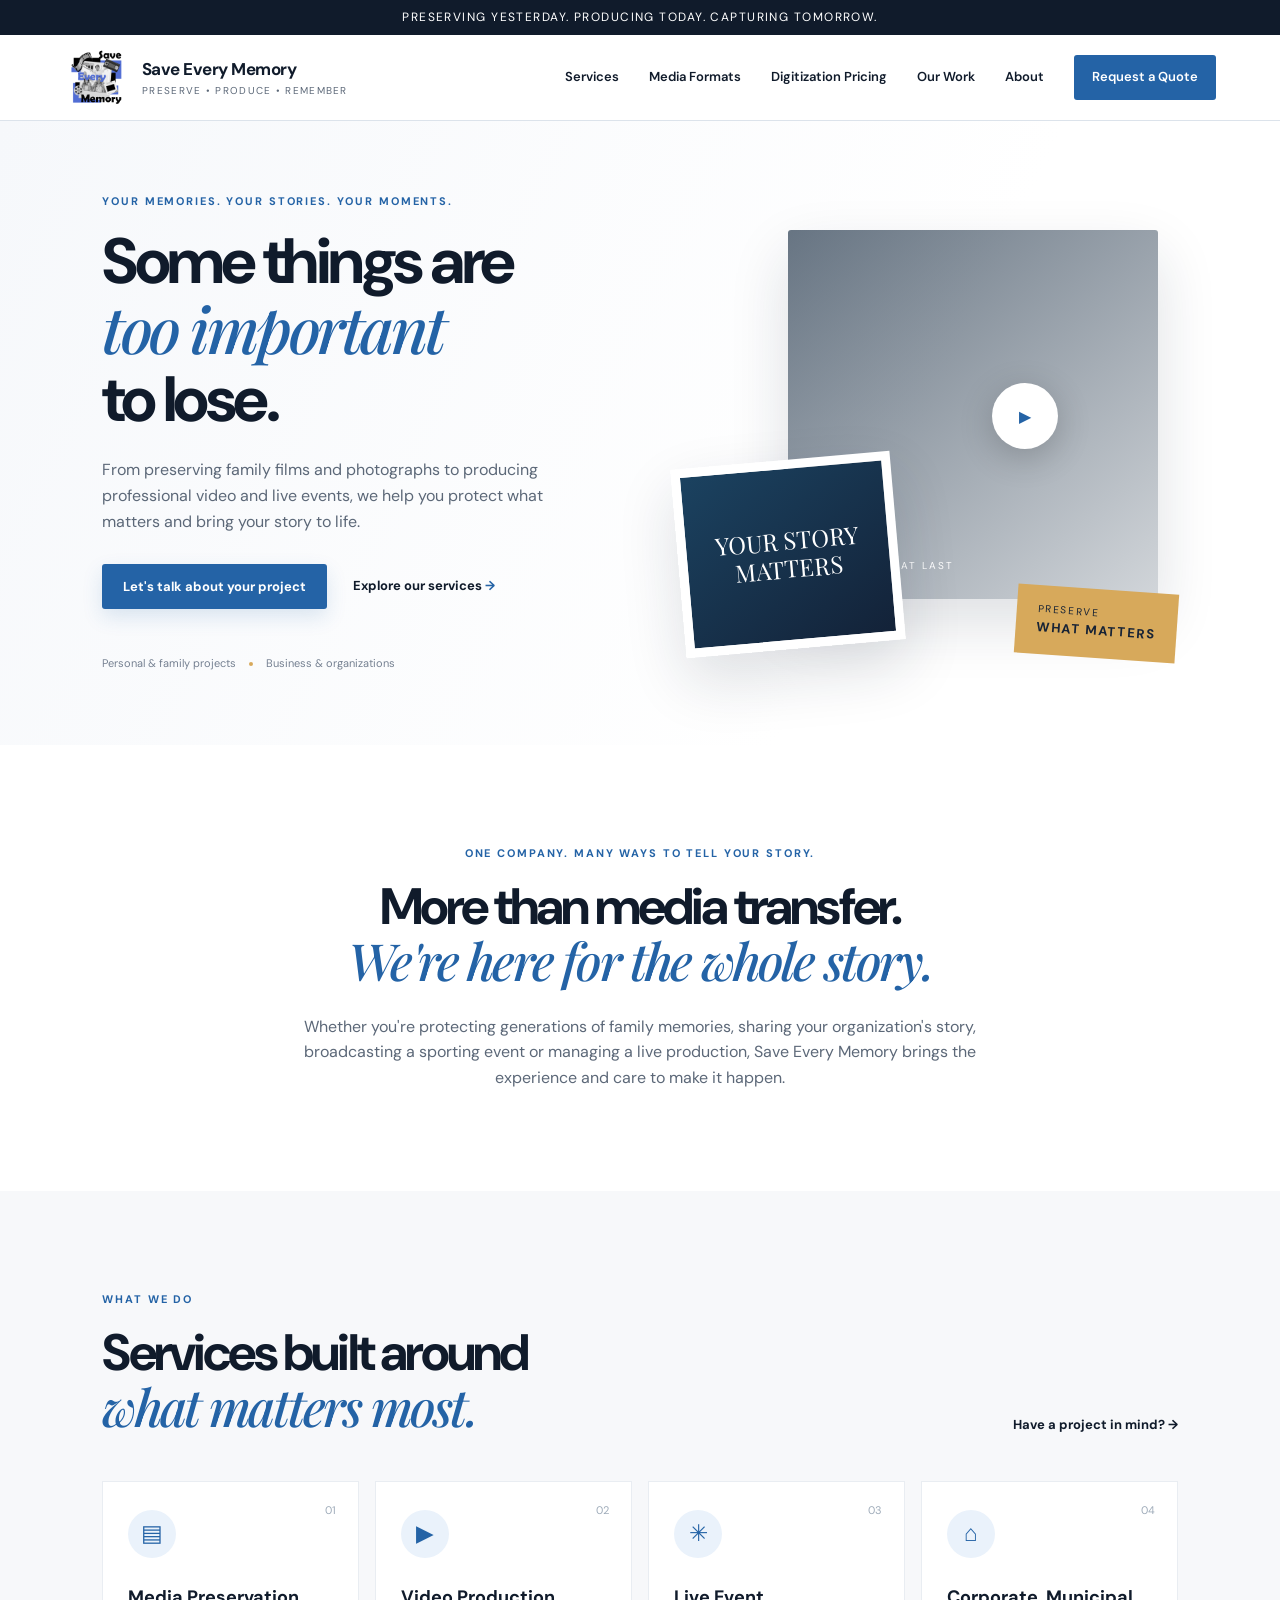
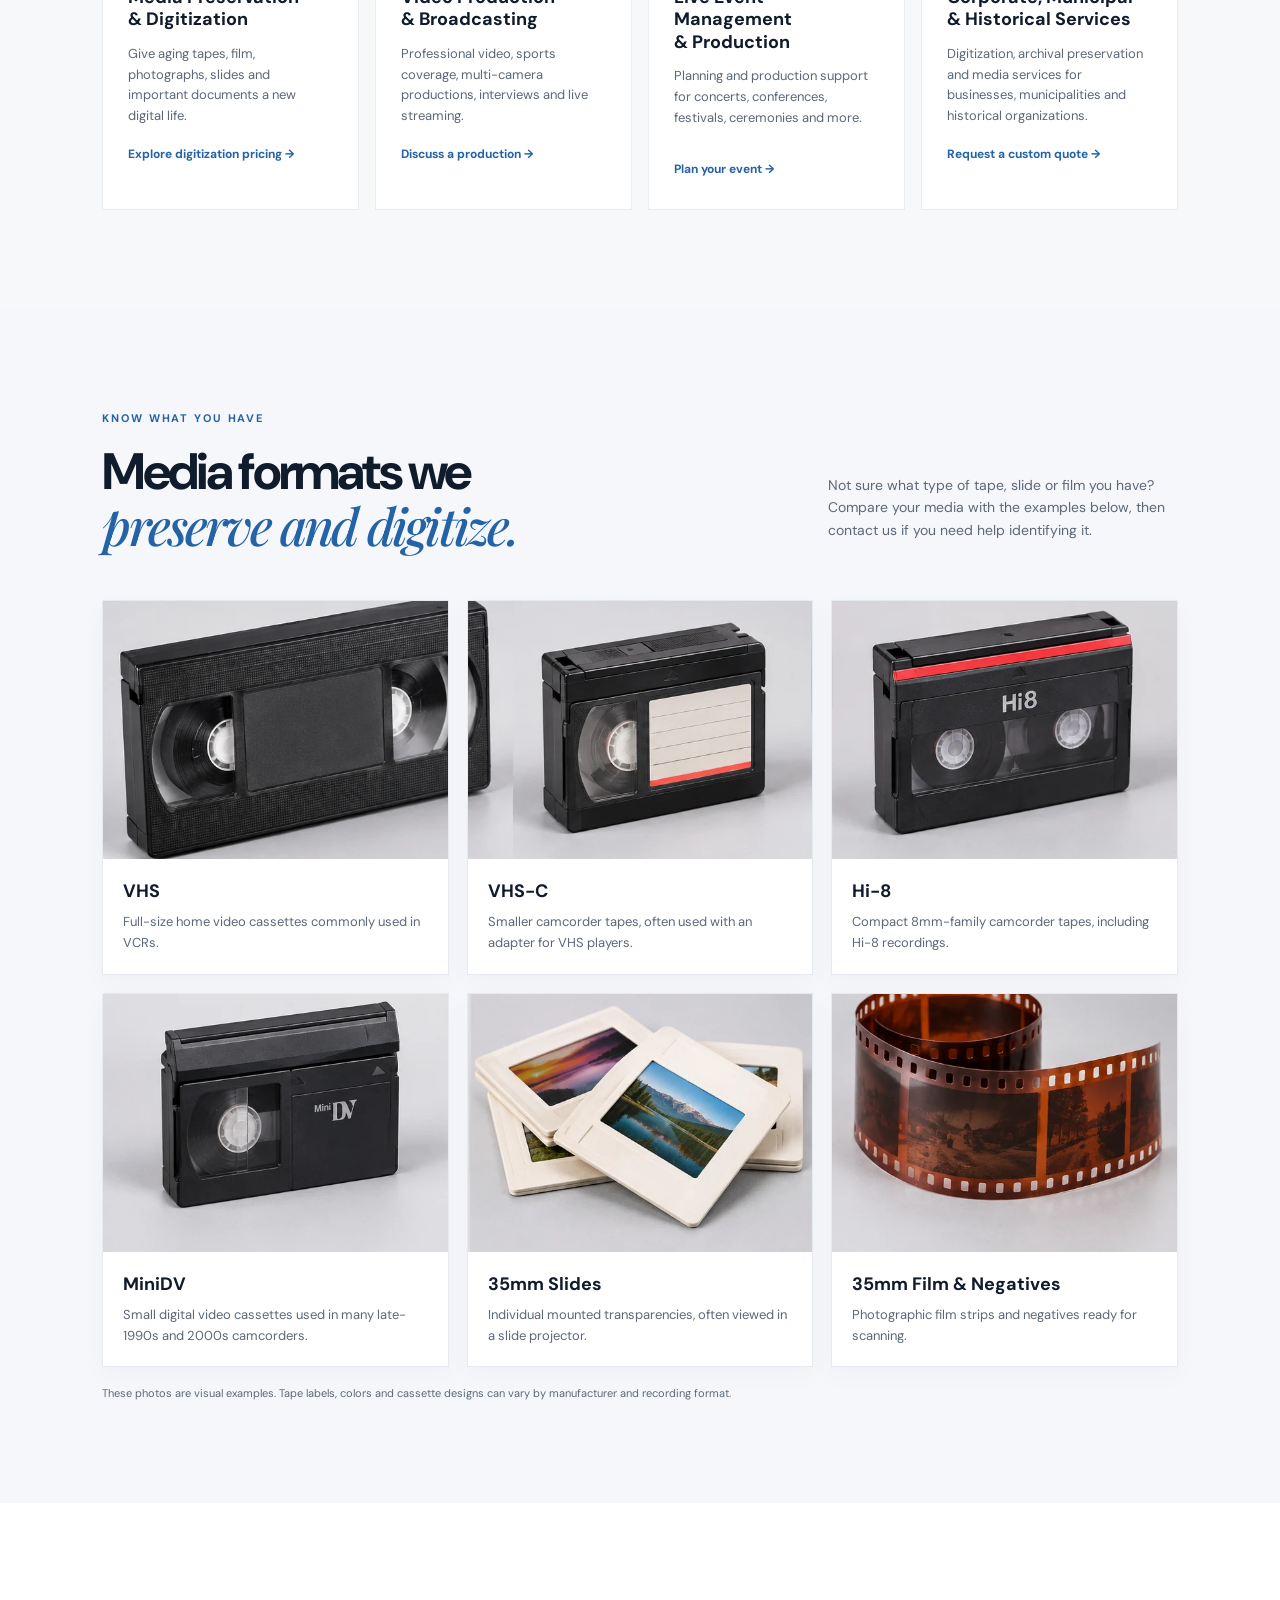
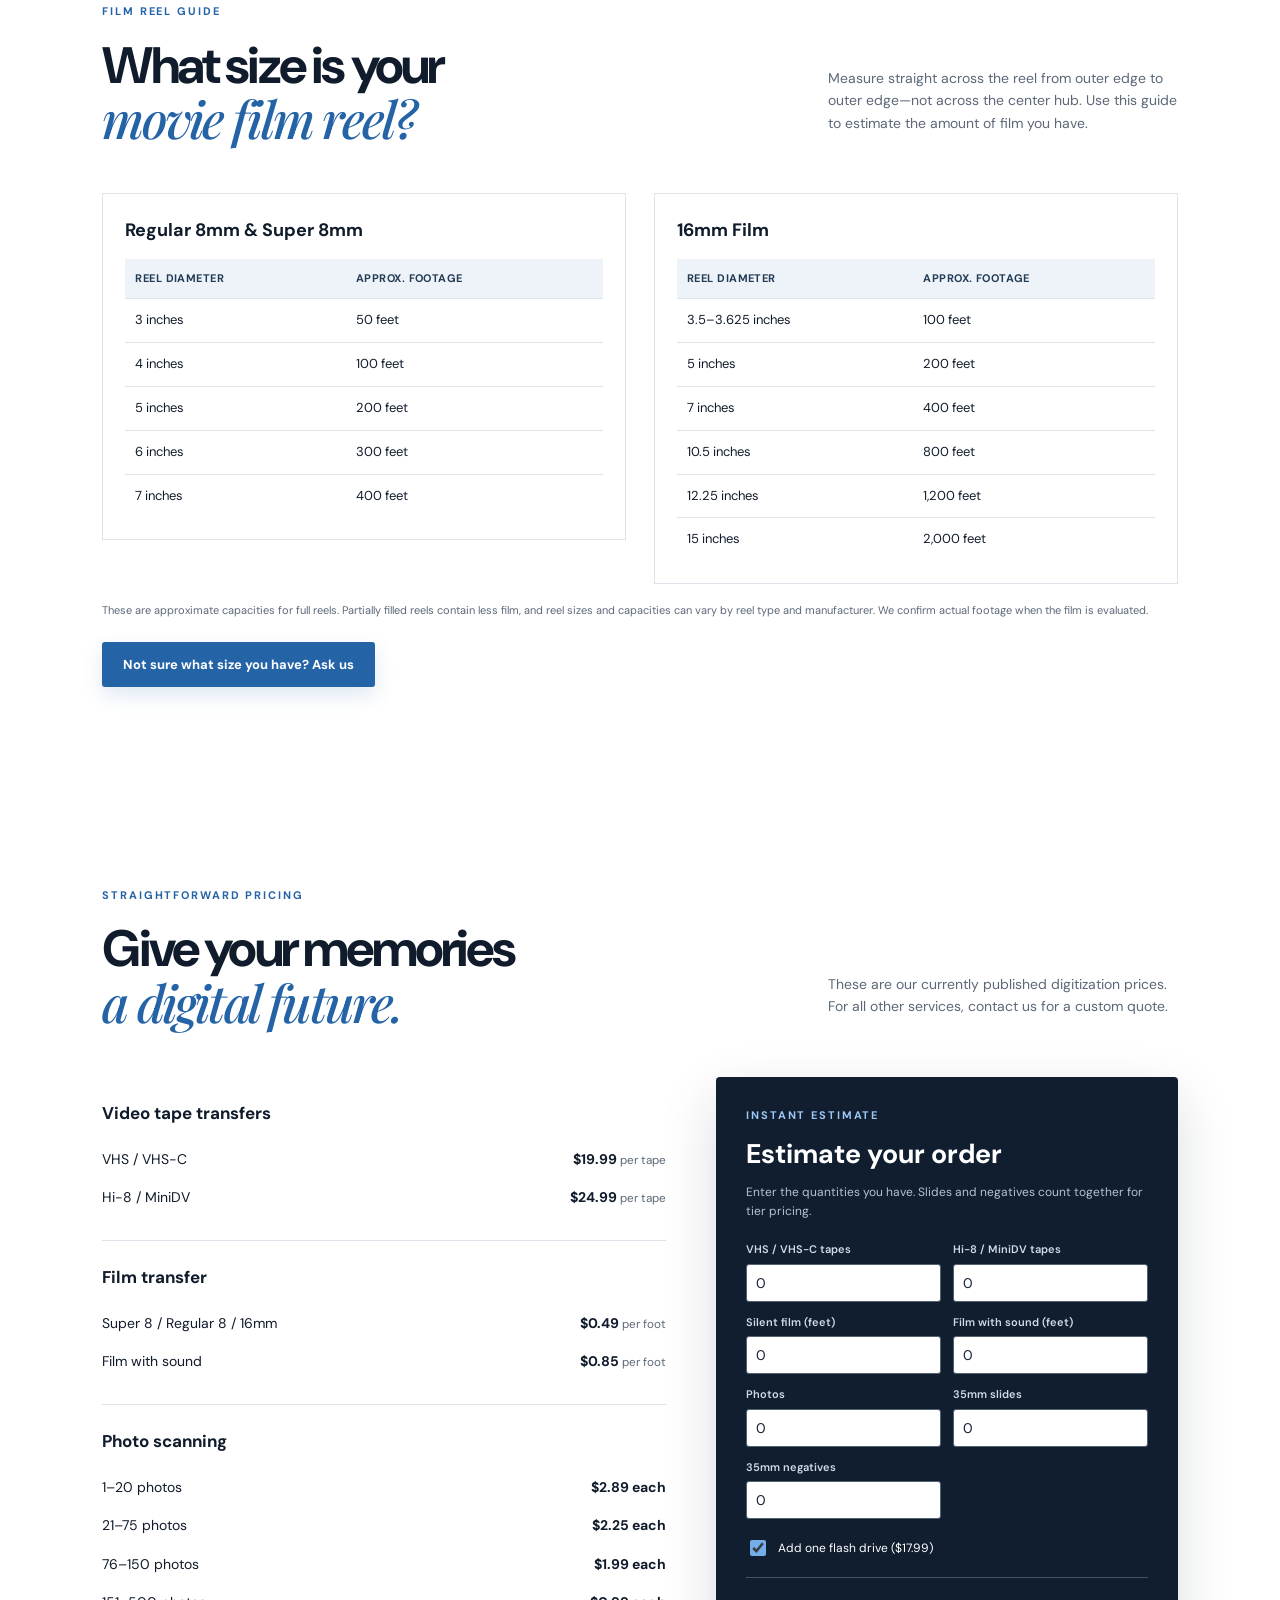
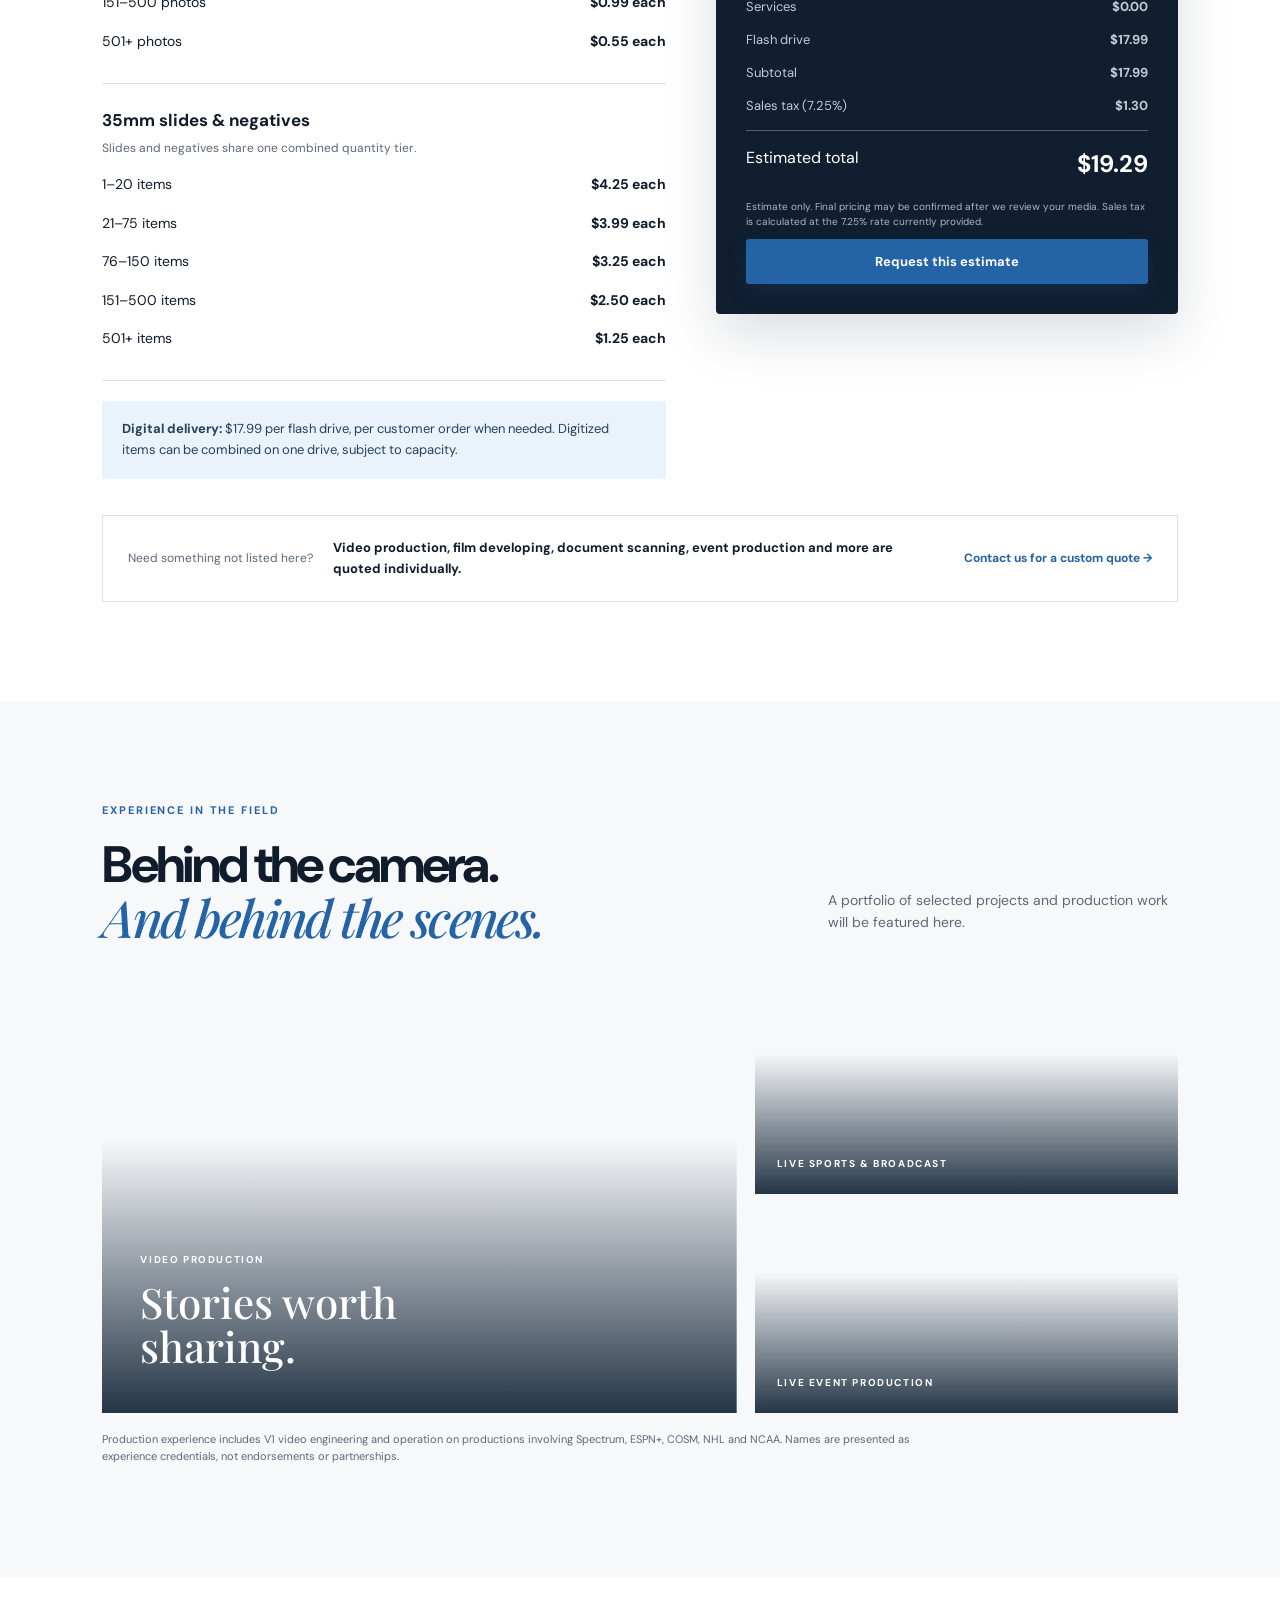
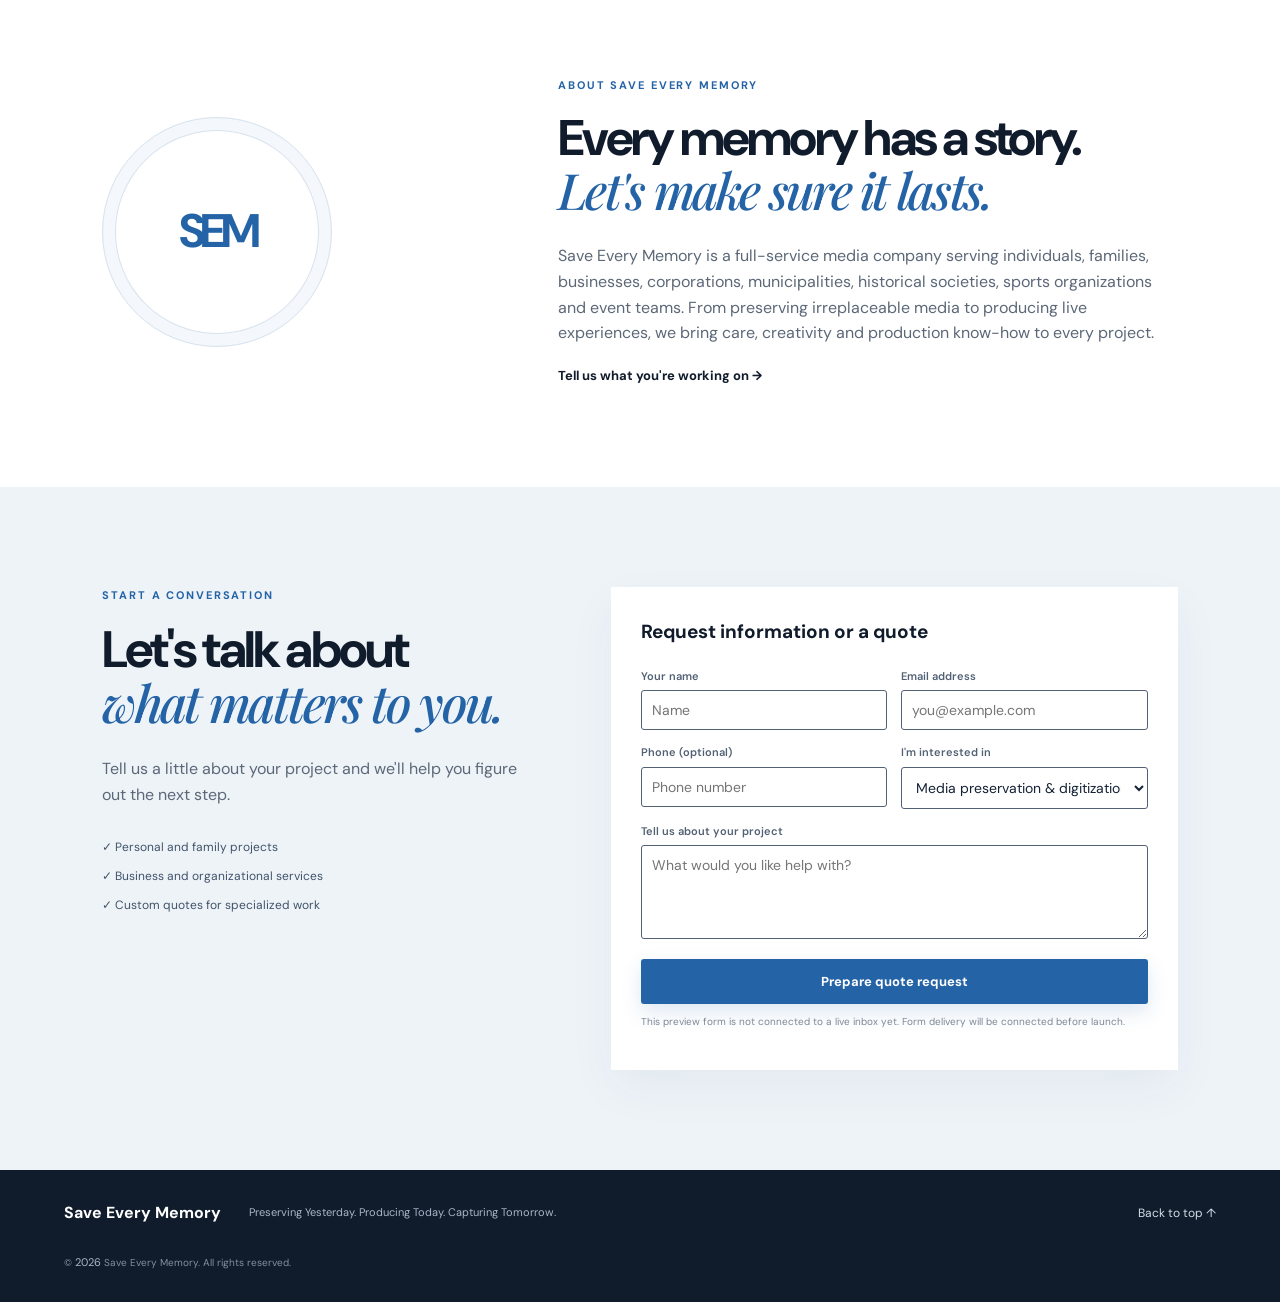
==== save-every-memory-site 6/index.html @ 11df327d "Add files via upload" ====
<!doctype html>
<html lang="en">
<head>
  <meta charset="utf-8">
  <meta name="viewport" content="width=device-width, initial-scale=1">
  <meta name="description" content="Save Every Memory preserves the moments, stories and history that matter — and produces professional video and live events.">
  <title>Save Every Memory | Preserve. Produce. Remember.</title>
  <link rel="stylesheet" href="styles.css">
</head>
<body>
  <div class="announcement">Preserving Yesterday. Producing Today. Capturing Tomorrow.</div>
  <header class="site-header">
    <a class="brand" href="#home" aria-label="Save Every Memory home">
      <img class="brand-logo" src="assets/save-every-memory-logo.png" alt="Save Every Memory logo">
      <span><strong>Save Every Memory</strong><small>Preserve • Produce • Remember</small></span>
    </a>
    <button class="menu-toggle" aria-label="Toggle navigation" aria-expanded="false">☰</button>
    <nav class="nav">
      <a href="#services">Services</a><a href="#formats">Media Formats</a><a href="#pricing">Digitization Pricing</a>
      <a href="#work">Our Work</a><a href="#about">About</a>
      <a class="nav-cta" href="#contact">Request a Quote</a>
    </nav>
  </header>

  <main>
    <section class="hero" id="home">
      <div class="hero-copy">
        <p class="eyebrow">Your memories. Your stories. Your moments.</p>
        <h1>Some things are<br><em>too important</em><br>to lose.</h1>
        <p class="hero-lede">From preserving family films and photographs to producing professional video and live events, we help you protect what matters and bring your story to life.</p>
        <div class="hero-actions"><a class="button primary" href="#contact">Let's talk about your project</a><a class="text-link" href="#services">Explore our services <span>→</span></a></div>
        <div class="trust-line"><span>Personal & family projects</span><i></i><span>Business & organizations</span></div>
      </div>
      <div class="hero-art" aria-label="Memories and video production visual">
        <div class="photo photo-main"><div class="photo-label">MEMORIES THAT LAST</div></div>
        <div class="photo photo-small"><span>YOUR STORY<br>MATTERS</span></div>
        <div class="play-mark">▶</div>
        <div class="hero-stamp">PRESERVE<br><b>WHAT MATTERS</b></div>
      </div>
    </section>

    <section class="intro section-pad">
      <p class="eyebrow">One company. Many ways to tell your story.</p>
      <h2>More than media transfer.<br><em>We're here for the whole story.</em></h2>
      <p>Whether you're protecting generations of family memories, sharing your organization's story, broadcasting a sporting event or managing a live production, Save Every Memory brings the experience and care to make it happen.</p>
    </section>

    <section class="services section-pad" id="services">
      <div class="section-heading"><div><p class="eyebrow">What we do</p><h2>Services built around<br><em>what matters most.</em></h2></div><a class="text-link" href="#contact">Have a project in mind? →</a></div>
      <div class="service-grid">
        <article class="service-card"><div class="service-number">01</div><div class="service-icon">▤</div><h3>Media Preservation<br>& Digitization</h3><p>Give aging tapes, film, photographs, slides and important documents a new digital life.</p><a href="#pricing">Explore digitization pricing →</a></article>
        <article class="service-card"><div class="service-number">02</div><div class="service-icon">▶</div><h3>Video Production<br>& Broadcasting</h3><p>Professional video, sports coverage, multi-camera productions, interviews and live streaming.</p><a href="#contact">Discuss a production →</a></article>
        <article class="service-card"><div class="service-number">03</div><div class="service-icon">✳</div><h3>Live Event Management<br>& Production</h3><p>Planning and production support for concerts, conferences, festivals, ceremonies and more.</p><a href="#contact">Plan your event →</a></article>
        <article class="service-card"><div class="service-number">04</div><div class="service-icon">⌂</div><h3>Corporate, Municipal<br>& Historical Services</h3><p>Digitization, archival preservation and media services for businesses, municipalities and historical organizations.</p><a href="#contact">Request a custom quote →</a></article>
      </div>
    </section>


    <section class="formats section-pad" id="formats">
      <div class="section-heading"><div><p class="eyebrow">Know what you have</p><h2>Media formats we<br><em>preserve and digitize.</em></h2></div><p class="section-note">Not sure what type of tape, slide or film you have? Compare your media with the examples below, then contact us if you need help identifying it.</p></div>
      <div class="format-grid">
        <article class="format-card"><img src="assets/vhs.webp" alt="VHS videocassette tape"><div><h3>VHS</h3><p>Full-size home video cassettes commonly used in VCRs.</p></div></article>
        <article class="format-card"><img src="assets/vhsc.webp" alt="Compact VHS-C camcorder cassette"><div><h3>VHS-C</h3><p>Smaller camcorder tapes, often used with an adapter for VHS players.</p></div></article>
        <article class="format-card"><img src="assets/hi8.webp" alt="Hi-8 camcorder cassette"><div><h3>Hi-8</h3><p>Compact 8mm-family camcorder tapes, including Hi-8 recordings.</p></div></article>
        <article class="format-card"><img src="assets/minidv.webp" alt="MiniDV digital camcorder cassette"><div><h3>MiniDV</h3><p>Small digital video cassettes used in many late-1990s and 2000s camcorders.</p></div></article>
        <article class="format-card"><img src="assets/slides.webp" alt="35mm photographic slides in slide mounts"><div><h3>35mm Slides</h3><p>Individual mounted transparencies, often viewed in a slide projector.</p></div></article>
        <article class="format-card"><img src="assets/film-negatives.webp" alt="35mm photographic film negatives"><div><h3>35mm Film & Negatives</h3><p>Photographic film strips and negatives ready for scanning.</p></div></article>
      </div>
      <p class="format-note">These photos are visual examples. Tape labels, colors and cassette designs can vary by manufacturer and recording format.</p>
    </section>

    <section class="reel-guide section-pad" id="reel-guide">
      <div class="section-heading"><div><p class="eyebrow">Film reel guide</p><h2>What size is your<br><em>movie film reel?</em></h2></div><p class="section-note">Measure straight across the reel from outer edge to outer edge—not across the center hub. Use this guide to estimate the amount of film you have.</p></div>
      <div class="reel-guide-layout">
        <div class="reel-table-wrap">
          <h3>Regular 8mm & Super 8mm</h3>
          <table class="reel-table"><thead><tr><th>Reel diameter</th><th>Approx. footage</th></tr></thead><tbody>
            <tr><td>3 inches</td><td>50 feet</td></tr><tr><td>4 inches</td><td>100 feet</td></tr><tr><td>5 inches</td><td>200 feet</td></tr><tr><td>6 inches</td><td>300 feet</td></tr><tr><td>7 inches</td><td>400 feet</td></tr>
          </tbody></table>
        </div>
        <div class="reel-table-wrap">
          <h3>16mm Film</h3>
          <table class="reel-table"><thead><tr><th>Reel diameter</th><th>Approx. footage</th></tr></thead><tbody>
            <tr><td>3.5–3.625 inches</td><td>100 feet</td></tr><tr><td>5 inches</td><td>200 feet</td></tr><tr><td>7 inches</td><td>400 feet</td></tr><tr><td>10.5 inches</td><td>800 feet</td></tr><tr><td>12.25 inches</td><td>1,200 feet</td></tr><tr><td>15 inches</td><td>2,000 feet</td></tr>
          </tbody></table>
        </div>
      </div>
      <p class="reel-footnote">These are approximate capacities for full reels. Partially filled reels contain less film, and reel sizes and capacities can vary by reel type and manufacturer. We confirm actual footage when the film is evaluated.</p>
      <a class="button primary" href="#contact">Not sure what size you have? Ask us</a>
    </section>

    <section class="pricing section-pad" id="pricing">
      <div class="section-heading"><div><p class="eyebrow">Straightforward pricing</p><h2>Give your memories<br><em>a digital future.</em></h2></div><p class="section-note">These are our currently published digitization prices. For all other services, contact us for a custom quote.</p></div>
      <div class="price-layout">
        <div class="price-tables">
          <div class="price-group"><h3>Video tape transfers</h3><div class="price-row"><span>VHS / VHS-C</span><b>$19.99 <small>per tape</small></b></div><div class="price-row"><span>Hi-8 / MiniDV</span><b>$24.99 <small>per tape</small></b></div></div>
          <div class="price-group"><h3>Film transfer</h3><div class="price-row"><span>Super 8 / Regular 8 / 16mm</span><b>$0.49 <small>per foot</small></b></div><div class="price-row"><span>Film with sound</span><b>$0.85 <small>per foot</small></b></div></div>
          <div class="price-group"><h3>Photo scanning</h3><div class="tier-row"><span>1–20 photos</span><b>$2.89 each</b></div><div class="tier-row"><span>21–75 photos</span><b>$2.25 each</b></div><div class="tier-row"><span>76–150 photos</span><b>$1.99 each</b></div><div class="tier-row"><span>151–500 photos</span><b>$0.99 each</b></div><div class="tier-row"><span>501+ photos</span><b>$0.55 each</b></div></div>
          <div class="price-group"><h3>35mm slides & negatives</h3><p class="small-note">Slides and negatives share one combined quantity tier.</p><div class="tier-row"><span>1–20 items</span><b>$4.25 each</b></div><div class="tier-row"><span>21–75 items</span><b>$3.99 each</b></div><div class="tier-row"><span>76–150 items</span><b>$3.25 each</b></div><div class="tier-row"><span>151–500 items</span><b>$2.50 each</b></div><div class="tier-row"><span>501+ items</span><b>$1.25 each</b></div></div>
          <div class="drive-note"><strong>Digital delivery:</strong> $17.99 per flash drive, per customer order when needed. Digitized items can be combined on one drive, subject to capacity.</div>
        </div>
        <aside class="calculator">
          <div class="calc-top"><p class="eyebrow">Instant estimate</p><h3>Estimate your order</h3><p>Enter the quantities you have. Slides and negatives count together for tier pricing.</p></div>
          <div class="calc-fields">
            <label>VHS / VHS-C tapes<input type="number" min="0" step="1" value="0" id="vhs"></label>
            <label>Hi-8 / MiniDV tapes<input type="number" min="0" step="1" value="0" id="hi8"></label>
            <label>Silent film (feet)<input type="number" min="0" step="1" value="0" id="silent"></label>
            <label>Film with sound (feet)<input type="number" min="0" step="1" value="0" id="sound"></label>
            <label>Photos<input type="number" min="0" step="1" value="0" id="photos"></label>
            <label>35mm slides<input type="number" min="0" step="1" value="0" id="slides"></label>
            <label>35mm negatives<input type="number" min="0" step="1" value="0" id="negatives"></label>
          </div>
          <label class="check-line"><input type="checkbox" id="drive" checked> Add one flash drive ($17.99)</label>
          <div class="calc-breakdown"><div><span>Services</span><b id="servicesTotal">$0.00</b></div><div><span>Flash drive</span><b id="driveTotal">$17.99</b></div><div><span>Subtotal</span><b id="subtotal">$17.99</b></div><div><span>Sales tax (7.25%)</span><b id="tax">$1.30</b></div><div class="grand-total"><span>Estimated total</span><b id="total">$19.29</b></div></div>
          <p class="calc-disclaimer">Estimate only. Final pricing may be confirmed after we review your media. Sales tax is calculated at the 7.25% rate currently provided.</p>
          <a class="button primary full" href="#contact">Request this estimate</a>
        </aside>
      </div>
      <div class="custom-quote"><span>Need something not listed here?</span><strong>Video production, film developing, document scanning, event production and more are quoted individually.</strong><a href="#contact">Contact us for a custom quote →</a></div>
    </section>

    <section class="work section-pad" id="work">
      <div class="section-heading"><div><p class="eyebrow">Experience in the field</p><h2>Behind the camera.<br><em>And behind the scenes.</em></h2></div><p class="section-note">A portfolio of selected projects and production work will be featured here.</p></div>
      <div class="work-grid"><div class="work-feature"><div class="work-overlay"><span>VIDEO PRODUCTION</span><h3>Stories worth<br>sharing.</h3></div></div><div class="work-side"><div class="work-tile sports"><span>LIVE SPORTS & BROADCAST</span></div><div class="work-tile events"><span>LIVE EVENT PRODUCTION</span></div></div></div>
      <p class="experience-note">Production experience includes V1 video engineering and operation on productions involving Spectrum, ESPN+, COSM, NHL and NCAA. Names are presented as experience credentials, not endorsements or partnerships.</p>
    </section>

    <section class="about section-pad" id="about"><div class="about-mark">SEM</div><div><p class="eyebrow">About Save Every Memory</p><h2>Every memory has a story.<br><em>Let's make sure it lasts.</em></h2><p>Save Every Memory is a full-service media company serving individuals, families, businesses, corporations, municipalities, historical societies, sports organizations and event teams. From preserving irreplaceable media to producing live experiences, we bring care, creativity and production know-how to every project.</p><a class="text-link" href="#contact">Tell us what you're working on →</a></div></section>

    <section class="contact section-pad" id="contact"><div class="contact-copy"><p class="eyebrow">Start a conversation</p><h2>Let's talk about<br><em>what matters to you.</em></h2><p>Tell us a little about your project and we'll help you figure out the next step.</p><div class="contact-points"><span>✓ Personal and family projects</span><span>✓ Business and organizational services</span><span>✓ Custom quotes for specialized work</span></div></div>
      <form class="contact-form" id="quoteForm"><div class="form-heading">Request information or a quote</div><div class="form-grid"><label>Your name<input required name="name" placeholder="Name"></label><label>Email address<input required type="email" name="email" placeholder="you@example.com"></label><label>Phone (optional)<input name="phone" placeholder="Phone number"></label><label>I'm interested in<select name="interest"><option>Media preservation & digitization</option><option>Video production & broadcasting</option><option>Live event management & production</option><option>Corporate, municipal & historical services</option><option>Other / not sure yet</option></select></label><label class="wide">Tell us about your project<textarea required name="message" rows="4" placeholder="What would you like help with?"></textarea></label></div><button class="button primary full" type="submit">Prepare quote request</button><p class="form-hint">This preview form is not connected to a live inbox yet. Form delivery will be connected before launch.</p><div id="formStatus" role="status"></div></form>
    </section>
  </main>
  <footer><a class="footer-brand" href="#home">Save Every Memory</a><span>Preserving Yesterday. Producing Today. Capturing Tomorrow.</span><a href="#home">Back to top ↑</a><small>© <span id="year"></span> Save Every Memory. All rights reserved.</small></footer>
  <script src="script.js"></script>
</body>
</html>
---- save-every-memory-site 6/styles.css ----
@import url('https://fonts.googleapis.com/css2?family=DM+Sans:wght@400;500;600;700&family=Playfair+Display:ital,wght@0,500;0,600;1,500;1,600&display=swap');
:root{--ink:#101b2b;--muted:#5c6878;--blue:#2463a6;--blue2:#eaf2fb;--line:#dce3eb;--paper:#f7f8fa;--white:#fff;--gold:#d7a95b}
*{box-sizing:border-box}html{scroll-behavior:smooth}body{margin:0;color:var(--ink);font-family:'DM Sans',sans-serif;line-height:1.6;background:#fff}a{color:inherit;text-decoration:none}.announcement{background:var(--ink);color:#fff;text-align:center;padding:8px 16px;font-size:12px;letter-spacing:.12em;text-transform:uppercase}.site-header{height:86px;padding:0 max(5vw,24px);display:flex;align-items:center;justify-content:space-between;border-bottom:1px solid var(--line);background:#fff;position:sticky;top:0;z-index:10}.brand{display:flex;align-items:center;gap:12px}.brand strong{display:block;font-size:17px;letter-spacing:-.03em}.brand small{display:block;color:var(--muted);font-size:10px;letter-spacing:.13em;text-transform:uppercase}.brand-logo{width:66px;height:66px;object-fit:contain;display:block;flex:0 0 auto}.nav{display:flex;align-items:center;gap:30px;font-size:13px;font-weight:600}.nav a:not(.nav-cta):hover,.text-link:hover{color:var(--blue)}.nav-cta{background:var(--blue);color:#fff;padding:12px 18px;border-radius:3px}.menu-toggle{display:none;border:0;background:none;font-size:24px}
.hero{min-height:610px;display:grid;grid-template-columns:1fr 1fr;align-items:center;padding:72px max(8vw,32px);gap:6vw;background:linear-gradient(115deg,#f6f8fb 0%,#fff 68%);overflow:hidden}.eyebrow{color:var(--blue);font-size:11px;font-weight:700;letter-spacing:.17em;text-transform:uppercase;margin:0 0 18px}.hero h1,.intro h2,.section-heading h2,.about h2,.contact h2{font-size:clamp(42px,5vw,66px);line-height:1.04;letter-spacing:-.055em;margin:0 0 24px;font-weight:700}.hero h1 em,.intro h2 em,.section-heading h2 em,.about h2 em,.contact h2 em{font-family:'Playfair Display',serif;font-weight:500;color:var(--blue)}.hero-lede{max-width:570px;color:var(--muted);font-size:16px}.hero-actions{display:flex;align-items:center;gap:26px;margin-top:30px}.button{display:inline-flex;justify-content:center;align-items:center;border:0;padding:14px 21px;font:700 13px 'DM Sans';cursor:pointer;border-radius:3px}.primary{background:var(--blue);color:#fff;box-shadow:0 8px 20px #2463a626}.primary:hover{background:#194e88}.text-link{font-weight:700;color:var(--ink);font-size:13px}.text-link span{color:var(--blue)}.trust-line{display:flex;align-items:center;gap:13px;margin-top:46px;color:#758091;font-size:11px}.trust-line i{height:4px;width:4px;border-radius:50%;background:var(--gold)}.hero-art{height:450px;position:relative;max-width:550px;width:100%;justify-self:center}.photo{position:absolute;box-shadow:0 25px 60px #12243b24}.photo-main{width:74%;height:82%;right:4%;top:5%;background:linear-gradient(140deg,#1c3045aa,#1c304533),url('https://images.unsplash.com/photo-1511895426328-dc8714191300?auto=format&fit=crop&w=1100&q=85') center/cover;border-radius:3px}.photo-small{width:44%;height:42%;left:0;bottom:2%;background:linear-gradient(145deg,#1b4260,#132238);border:9px solid white;display:grid;place-content:center;color:#fff;text-align:center;font-family:'Playfair Display';font-size:24px;line-height:1.15;transform:rotate(-5deg)}.photo-label{position:absolute;bottom:25px;left:25px;color:#fff;font-size:10px;letter-spacing:.2em}.play-mark{position:absolute;right:24%;top:39%;width:66px;height:66px;border-radius:50%;background:#fff;color:var(--blue);display:grid;place-content:center;box-shadow:0 8px 35px #0003}.hero-stamp{position:absolute;right:0;bottom:0;background:var(--gold);padding:16px 21px;color:#172335;font-size:10px;letter-spacing:.16em;line-height:1.6;transform:rotate(4deg)}.hero-stamp b{font-size:13px}
.section-pad{padding:100px max(8vw,32px)}.intro{text-align:center;max-width:950px;margin:auto}.intro h2{font-size:clamp(36px,4vw,54px)}.intro>p:last-child{max-width:700px;margin:0 auto;color:var(--muted)}.services{background:var(--paper)}.section-heading{display:flex;align-items:end;justify-content:space-between;gap:30px;margin-bottom:45px}.section-heading h2{font-size:clamp(36px,4vw,52px);margin:0}.section-note{max-width:350px;color:var(--muted);font-size:14px}.service-grid{display:grid;grid-template-columns:repeat(4,1fr);gap:16px}.service-card{background:#fff;padding:28px 25px;min-height:300px;position:relative;border:1px solid #e9edf2;transition:.2s}.service-card:hover{transform:translateY(-5px);box-shadow:0 15px 35px #14263b12}.service-number{position:absolute;right:22px;top:20px;color:#9eabb9;font-size:11px}.service-icon{width:48px;height:48px;border-radius:50%;background:var(--blue2);color:var(--blue);display:grid;place-content:center;font-size:23px;margin-bottom:28px}.service-card h3{font-size:18px;line-height:1.25;margin:0 0 12px}.service-card p{color:var(--muted);font-size:13px;min-height:76px}.service-card a{font-size:12px;color:var(--blue);font-weight:700}
.pricing{background:#fff}.price-layout{display:grid;grid-template-columns:1.1fr .9fr;gap:50px;align-items:start}.price-group{padding:23px 0;border-bottom:1px solid var(--line)}.price-group h3{margin:0 0 13px;font-size:17px}.price-row,.tier-row{display:flex;justify-content:space-between;align-items:center;padding:8px 0;font-size:14px;gap:20px}.price-row b,.tier-row b{white-space:nowrap}.price-row small{font-weight:400;color:var(--muted)}.small-note{font-size:12px;color:var(--muted);margin:-8px 0 7px}.drive-note{margin-top:20px;background:var(--blue2);padding:18px 20px;font-size:13px;color:#27415d}.calculator{background:#101e30;color:#fff;padding:30px;border-radius:4px;box-shadow:0 20px 55px #0b1c3026}.calc-top .eyebrow{color:#9ec8f4;margin-bottom:8px}.calc-top h3{font-size:27px;margin:0}.calc-top p:not(.eyebrow){font-size:12px;color:#b6c2d0;margin:7px 0 20px}.calc-fields{display:grid;grid-template-columns:1fr 1fr;gap:12px}.calc-fields label,.form-grid label{font-size:11px;color:#d2dbe5;font-weight:600}.calc-fields input,.form-grid input,.form-grid select,.form-grid textarea{display:block;width:100%;margin-top:5px;border:1px solid #526174;background:#fff;color:#142236;border-radius:3px;padding:10px;font:14px 'DM Sans';min-width:0}.calc-fields input{padding:9px}.check-line{display:flex;align-items:center;gap:9px;font-size:12px;margin:18px 0}.check-line input{accent-color:#73aeea;width:16px;height:16px}.calc-breakdown{border-top:1px solid #435166;padding-top:13px}.calc-breakdown>div{display:flex;justify-content:space-between;padding:6px 0;font-size:13px;color:#c2cbd6}.calc-breakdown .grand-total{border-top:1px solid #536174;margin-top:7px;padding-top:14px;color:#fff;font-size:16px}.grand-total b{font-size:24px}.calc-disclaimer{font-size:10px;color:#aab7c7;line-height:1.5}.full{width:100%}.custom-quote{margin-top:36px;padding:22px 25px;border:1px solid var(--line);display:flex;align-items:center;gap:20px;flex-wrap:wrap}.custom-quote span{font-size:12px;color:var(--muted)}.custom-quote strong{font-size:13px;flex:1}.custom-quote a{font-size:12px;color:var(--blue);font-weight:700;white-space:nowrap}
.work{background:var(--paper)}.work-grid{display:grid;grid-template-columns:1.2fr .8fr;gap:18px;height:420px}.work-feature,.work-tile{position:relative;background-size:cover;background-position:center;overflow:hidden}.work-feature{background-image:linear-gradient(0deg,#071a2de0,transparent 65%),url('https://images.unsplash.com/photo-1492619375914-88005aa9e8fb?auto=format&fit=crop&w=1300&q=85')}.work-overlay{position:absolute;bottom:34px;left:38px;color:#fff}.work-overlay span,.work-tile span{font-size:10px;letter-spacing:.16em;font-weight:700}.work-overlay h3{font-size:42px;line-height:1.05;margin:10px 0;font-family:'Playfair Display';font-weight:500}.work-side{display:grid;grid-template-rows:1fr 1fr;gap:18px}.work-tile{display:flex;align-items:end;padding:22px;color:#fff}.sports{background-image:linear-gradient(0deg,#071a2de0,transparent 70%),url('https://images.unsplash.com/photo-1461896836934-ffe607ba8211?auto=format&fit=crop&w=900&q=85')}.events{background-image:linear-gradient(0deg,#071a2de0,transparent 70%),url('https://images.unsplash.com/photo-1501386761578-eac5c94b800a?auto=format&fit=crop&w=900&q=85')}.experience-note{font-size:11px;color:var(--muted);margin-top:18px;max-width:850px}
.about{display:grid;grid-template-columns:.55fr 1fr;gap:9vw;align-items:center}.about-mark{width:230px;height:230px;border-radius:50%;border:1px solid #d8e2ed;display:grid;place-content:center;font-size:47px;font-weight:700;color:var(--blue);letter-spacing:-.1em;box-shadow:inset 0 0 0 12px #f4f8fc,inset 0 0 0 13px #d8e2ed}.about h2{font-size:clamp(36px,4vw,50px)}.about p:not(.eyebrow){color:var(--muted);max-width:650px}.contact{background:#eef3f8;display:grid;grid-template-columns:.85fr 1.15fr;gap:7vw}.contact h2{font-size:clamp(38px,4vw,54px)}.contact-copy>p:not(.eyebrow){color:var(--muted);max-width:420px}.contact-points{display:grid;gap:10px;margin-top:30px;font-size:12px;color:#40536a}.contact-form{background:#fff;padding:30px;box-shadow:0 18px 45px #1c38500d}.form-heading{font-size:19px;font-weight:700;margin-bottom:20px}.form-grid{display:grid;grid-template-columns:1fr 1fr;gap:14px}.form-grid label{color:#526174}.form-grid .wide{grid-column:1/-1}.form-grid textarea{resize:vertical}.contact-form button{margin-top:20px}.form-hint{font-size:10px;color:#7d8896}#formStatus{font-size:12px;color:var(--blue);margin-top:10px}footer{background:#101b2b;color:#d5dde6;padding:30px max(5vw,24px);display:flex;align-items:center;gap:28px;flex-wrap:wrap}footer .footer-brand{font-weight:700;color:#fff}footer span{font-size:11px;color:#aab7c7;flex:1}footer>a:nth-of-type(2){font-size:12px}footer small{width:100%;font-size:10px;color:#8290a0}
@media(max-width:950px){.nav{gap:15px}.hero{padding-left:6vw;padding-right:6vw}.service-grid{grid-template-columns:repeat(2,1fr)}.price-layout{grid-template-columns:1fr 1fr;gap:25px}.section-pad{padding:75px 6vw}}
@media(max-width:700px){.site-header{height:72px}.menu-toggle{display:block}.nav{display:none;position:absolute;top:72px;left:0;right:0;background:#fff;padding:20px 26px;box-shadow:0 15px 25px #14263b18;flex-direction:column;align-items:stretch}.nav.open{display:flex}.nav-cta{text-align:center}.hero{grid-template-columns:1fr;padding:58px 7vw 50px;gap:20px}.hero-art{height:330px;width:100%}.hero h1{font-size:49px}.hero-actions{align-items:flex-start;flex-direction:column;gap:15px}.trust-line{margin-top:27px;flex-wrap:wrap}.section-pad{padding:65px 7vw}.section-heading{display:block}.section-note{margin-top:18px}.service-grid{grid-template-columns:1fr}.service-card{min-height:0}.service-card p{min-height:0}.price-layout{grid-template-columns:1fr}.calculator{padding:24px}.work-grid{height:auto;grid-template-columns:1fr}.work-feature{height:300px}.work-side{grid-template-columns:1fr 1fr;grid-template-rows:180px}.about{grid-template-columns:1fr;gap:35px}.about-mark{width:150px;height:150px;font-size:34px}.contact{grid-template-columns:1fr;gap:35px}.form-grid{grid-template-columns:1fr}.form-grid .wide{grid-column:auto}.custom-quote{align-items:flex-start;flex-direction:column;gap:8px}.custom-quote strong{flex:none}.custom-quote a{white-space:normal}footer{gap:12px;flex-direction:column;align-items:flex-start}footer span{flex:none}}


/* Media format gallery and film reel guide */
.formats{background:#f5f7fa}
.format-grid{display:grid;grid-template-columns:repeat(3,1fr);gap:18px}
.format-card{background:#fff;border:1px solid #e5eaf0;overflow:hidden;box-shadow:0 8px 24px #152b4208}
.format-card img{display:block;width:100%;aspect-ratio:4/3;object-fit:cover;background:#e9edf2}
.format-card>div{padding:18px 20px 20px}
.format-card h3{margin:0 0 6px;font-size:18px}
.format-card p{margin:0;color:var(--muted);font-size:13px}
.format-note,.reel-footnote{font-size:11px;line-height:1.6;color:var(--muted);margin:18px 0 0}
.reel-guide{background:#fff}
.reel-guide-layout{display:grid;grid-template-columns:1fr 1fr;gap:28px;align-items:start}
.reel-table-wrap{border:1px solid var(--line);padding:22px;background:#fff}
.reel-table-wrap h3{font-size:18px;margin:0 0 14px}
.reel-table{width:100%;border-collapse:collapse;font-size:13px;text-align:left}
.reel-table th{background:#edf3f9;color:#243b55;font-size:11px;text-transform:uppercase;letter-spacing:.04em}
.reel-table th,.reel-table td{padding:11px 10px;border-bottom:1px solid var(--line)}
.reel-table tr:last-child td{border-bottom:0}
.reel-guide>.button{margin-top:22px}
@media(max-width:850px){.format-grid{grid-template-columns:repeat(2,1fr)}.reel-guide-layout{grid-template-columns:1fr}}
@media(max-width:520px){.format-grid{grid-template-columns:1fr}.reel-table-wrap{padding:14px}.reel-table{font-size:11px}.reel-table th,.reel-table td{padding:9px 6px}}
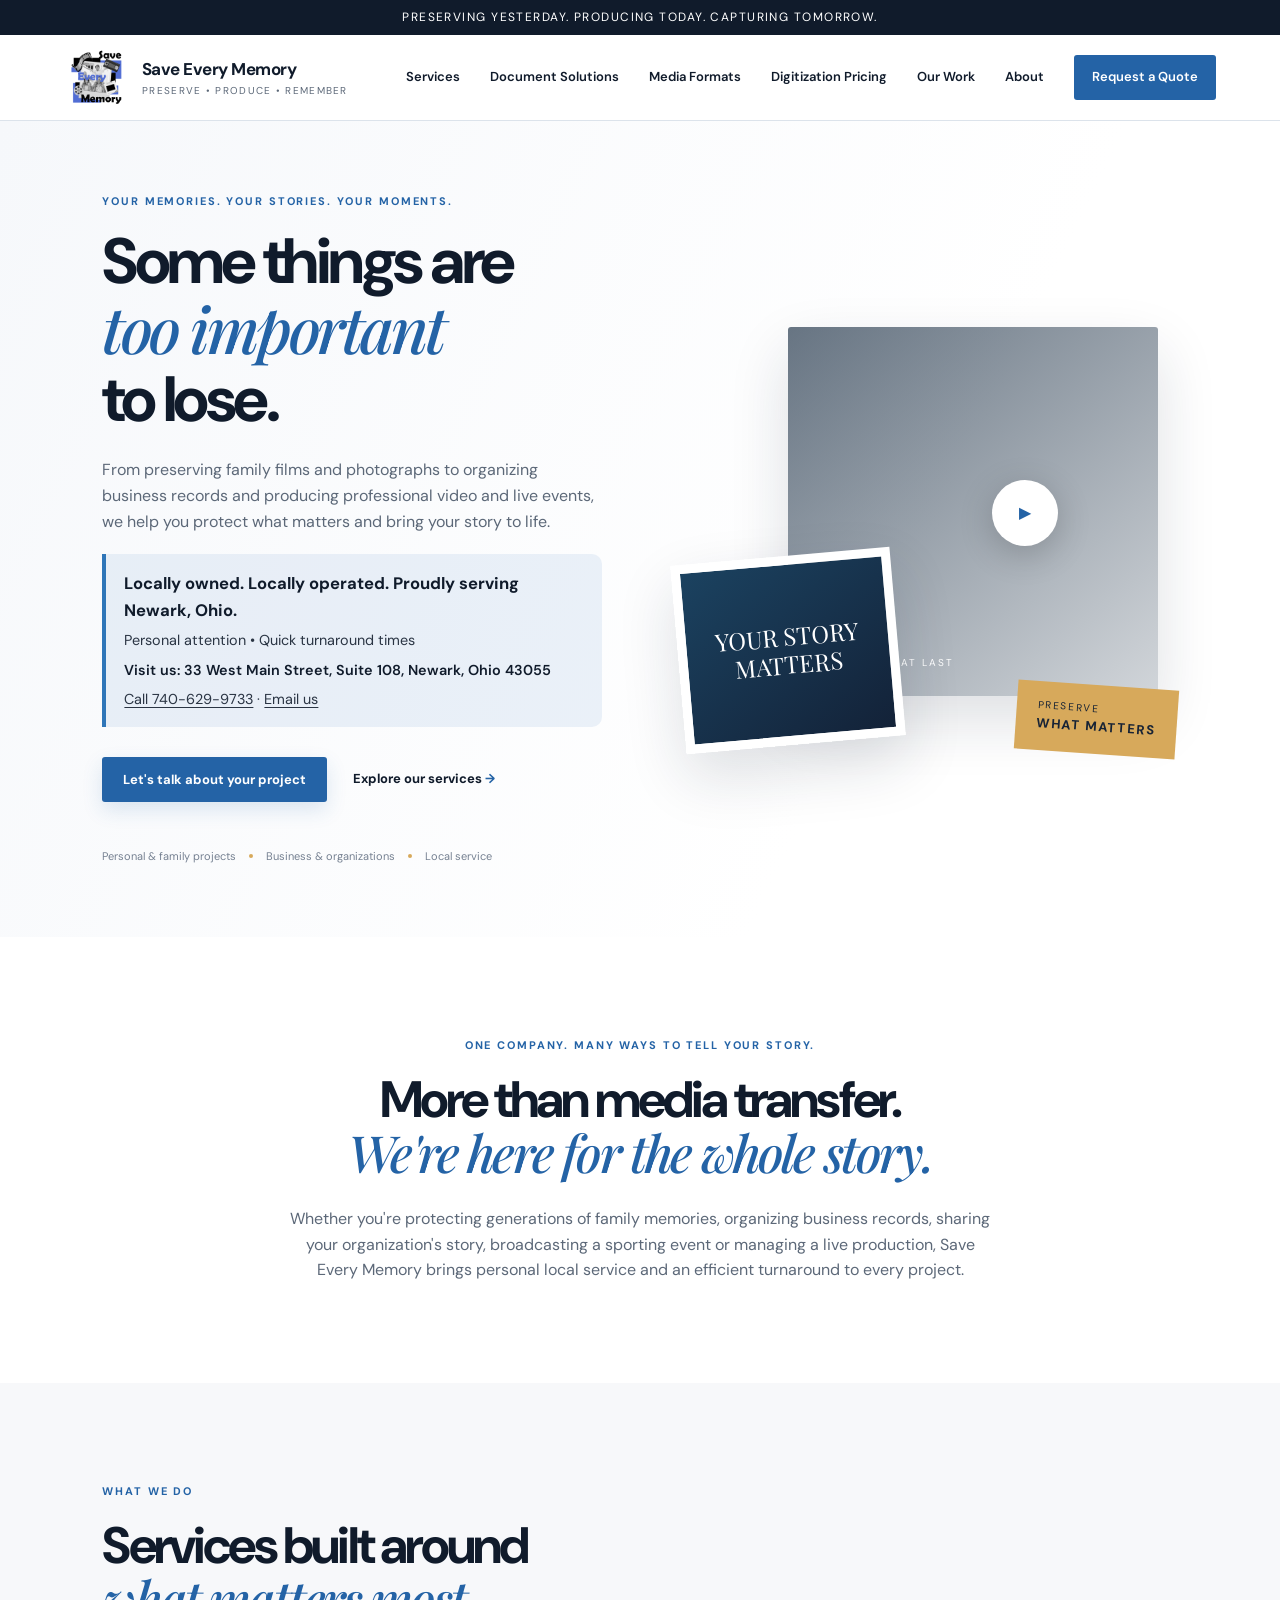
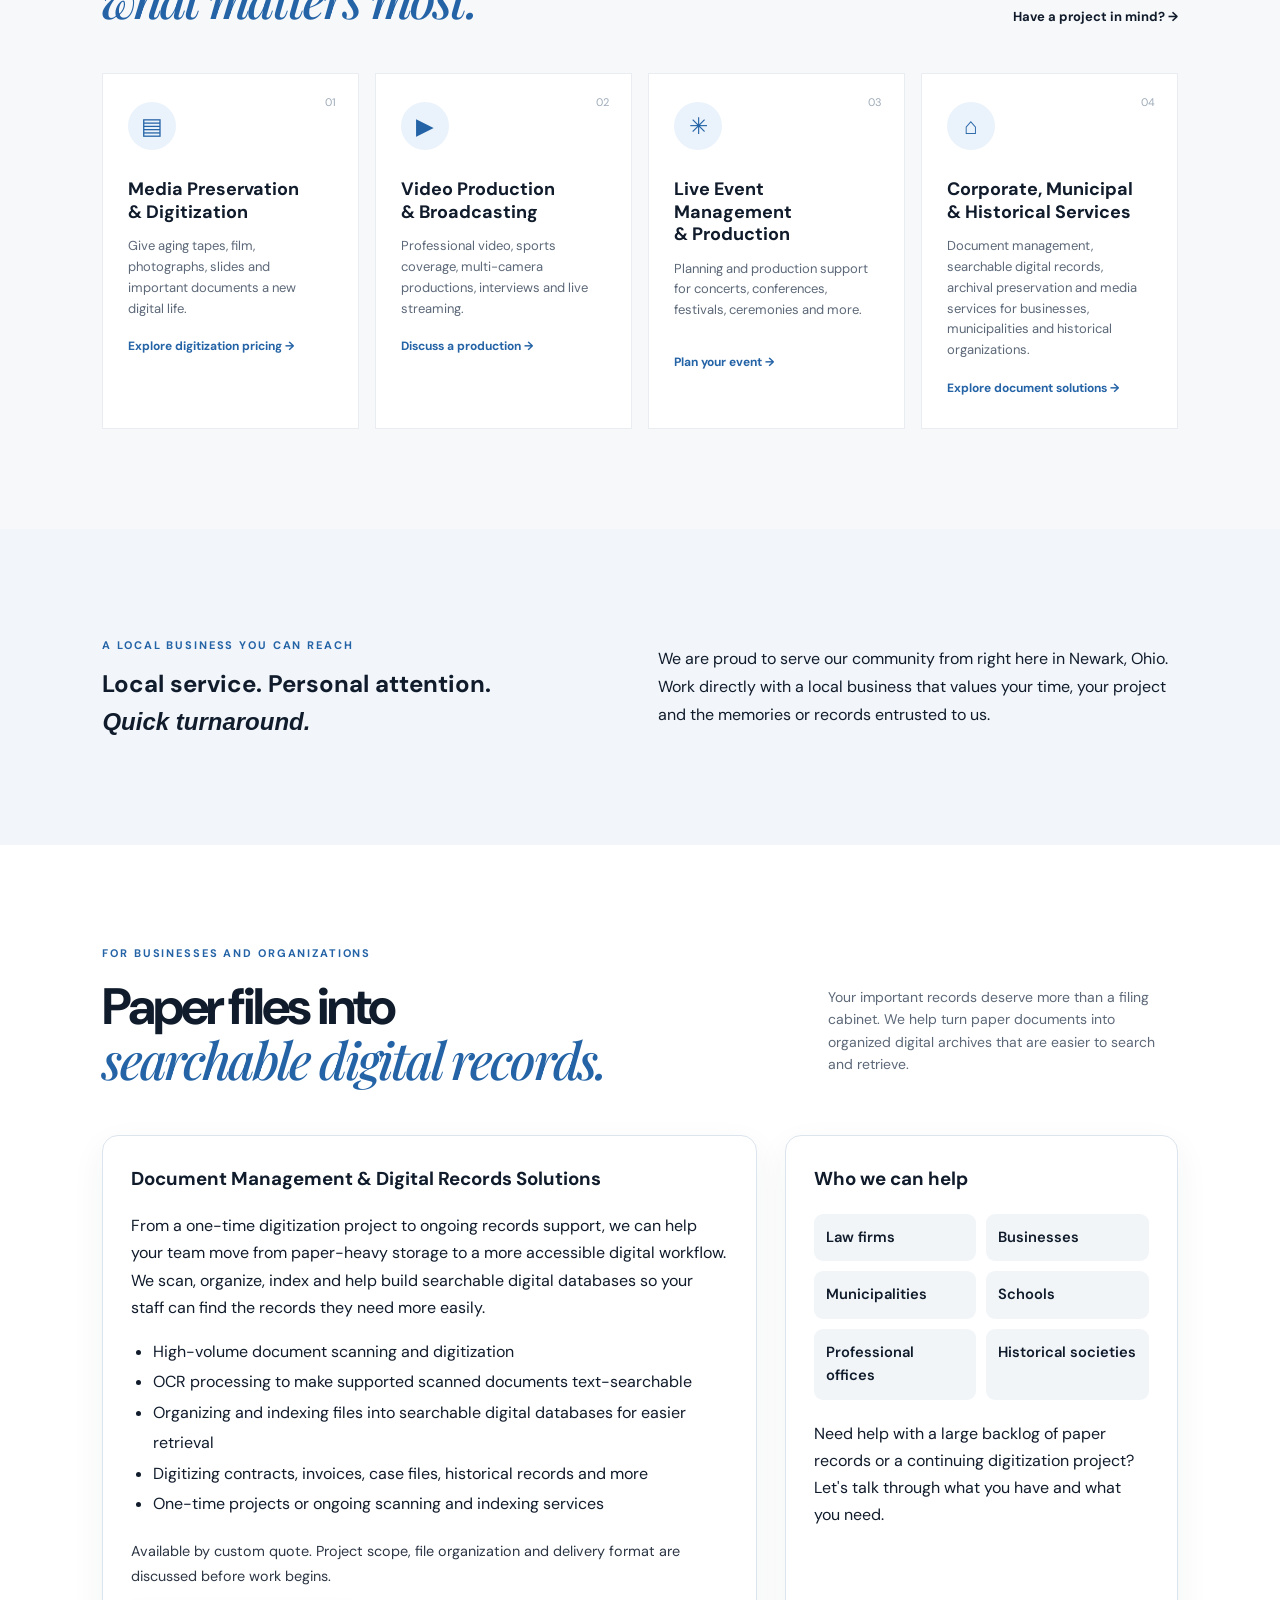
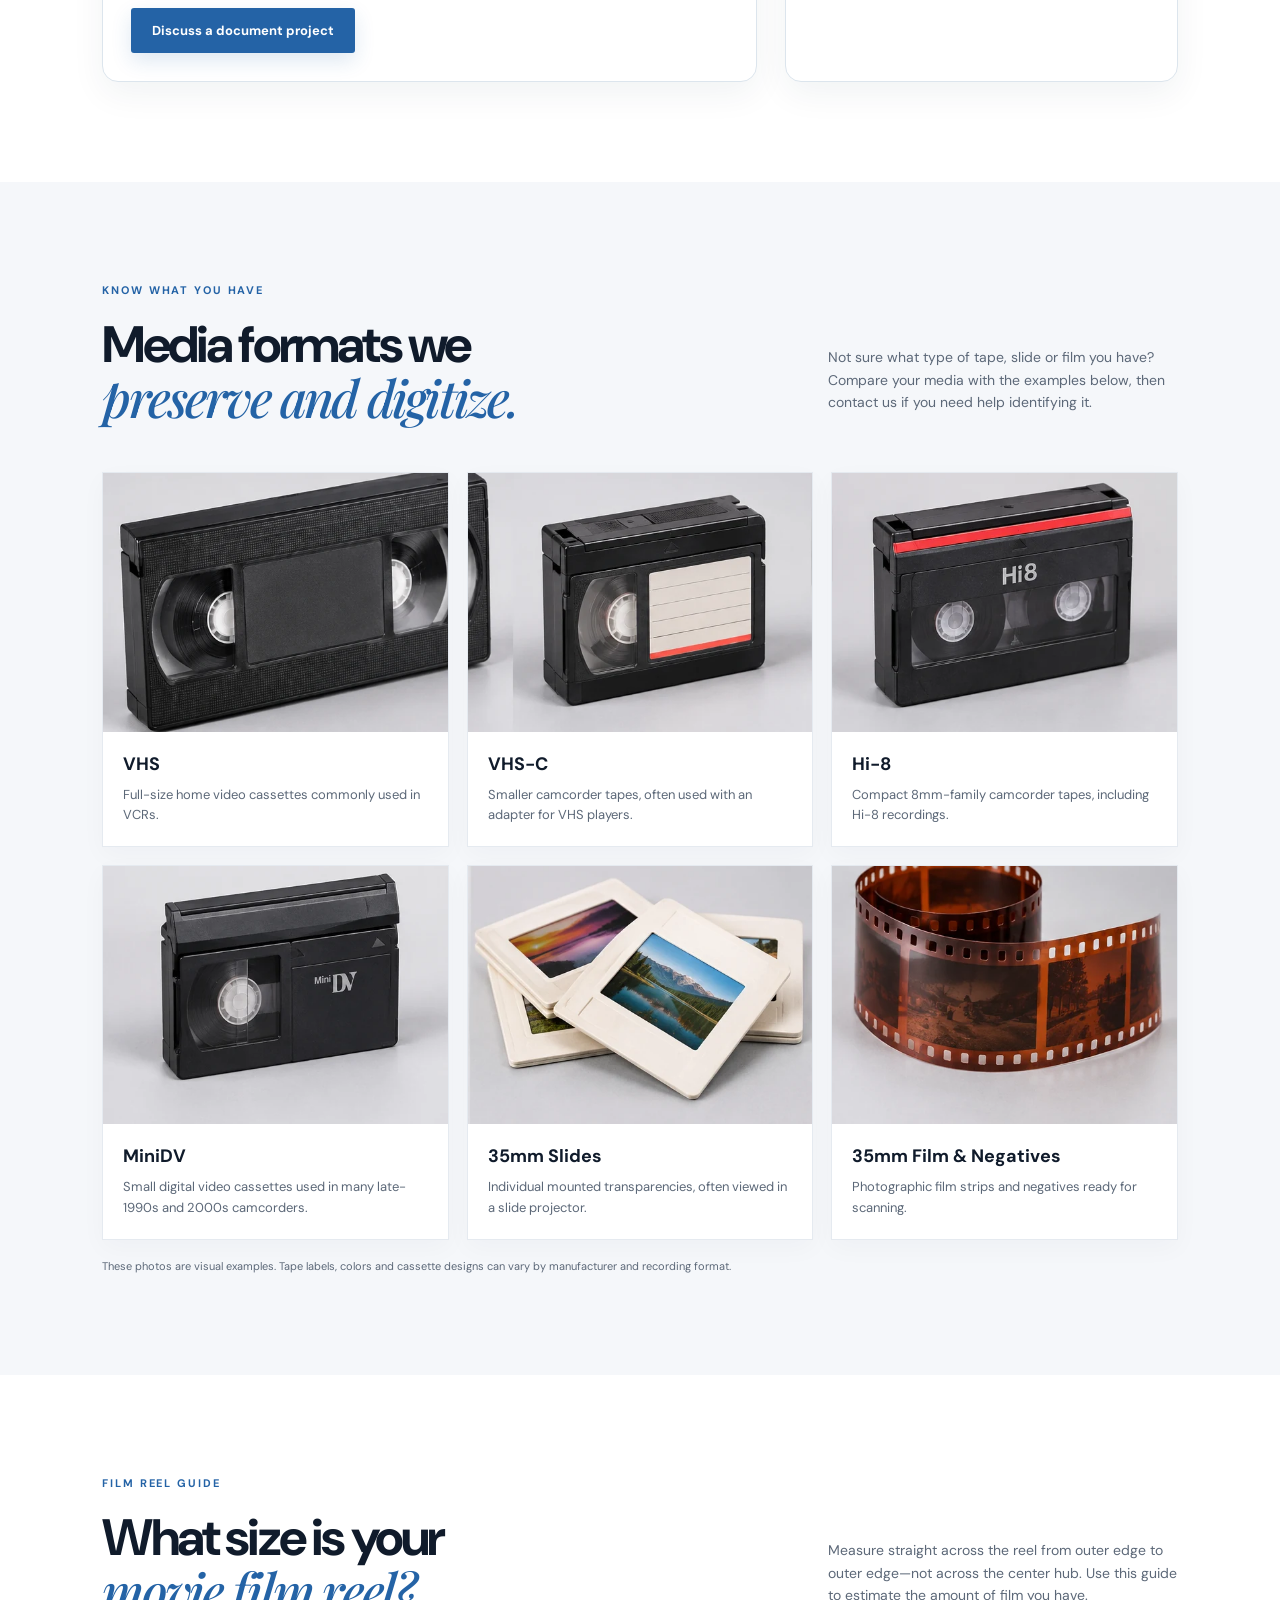
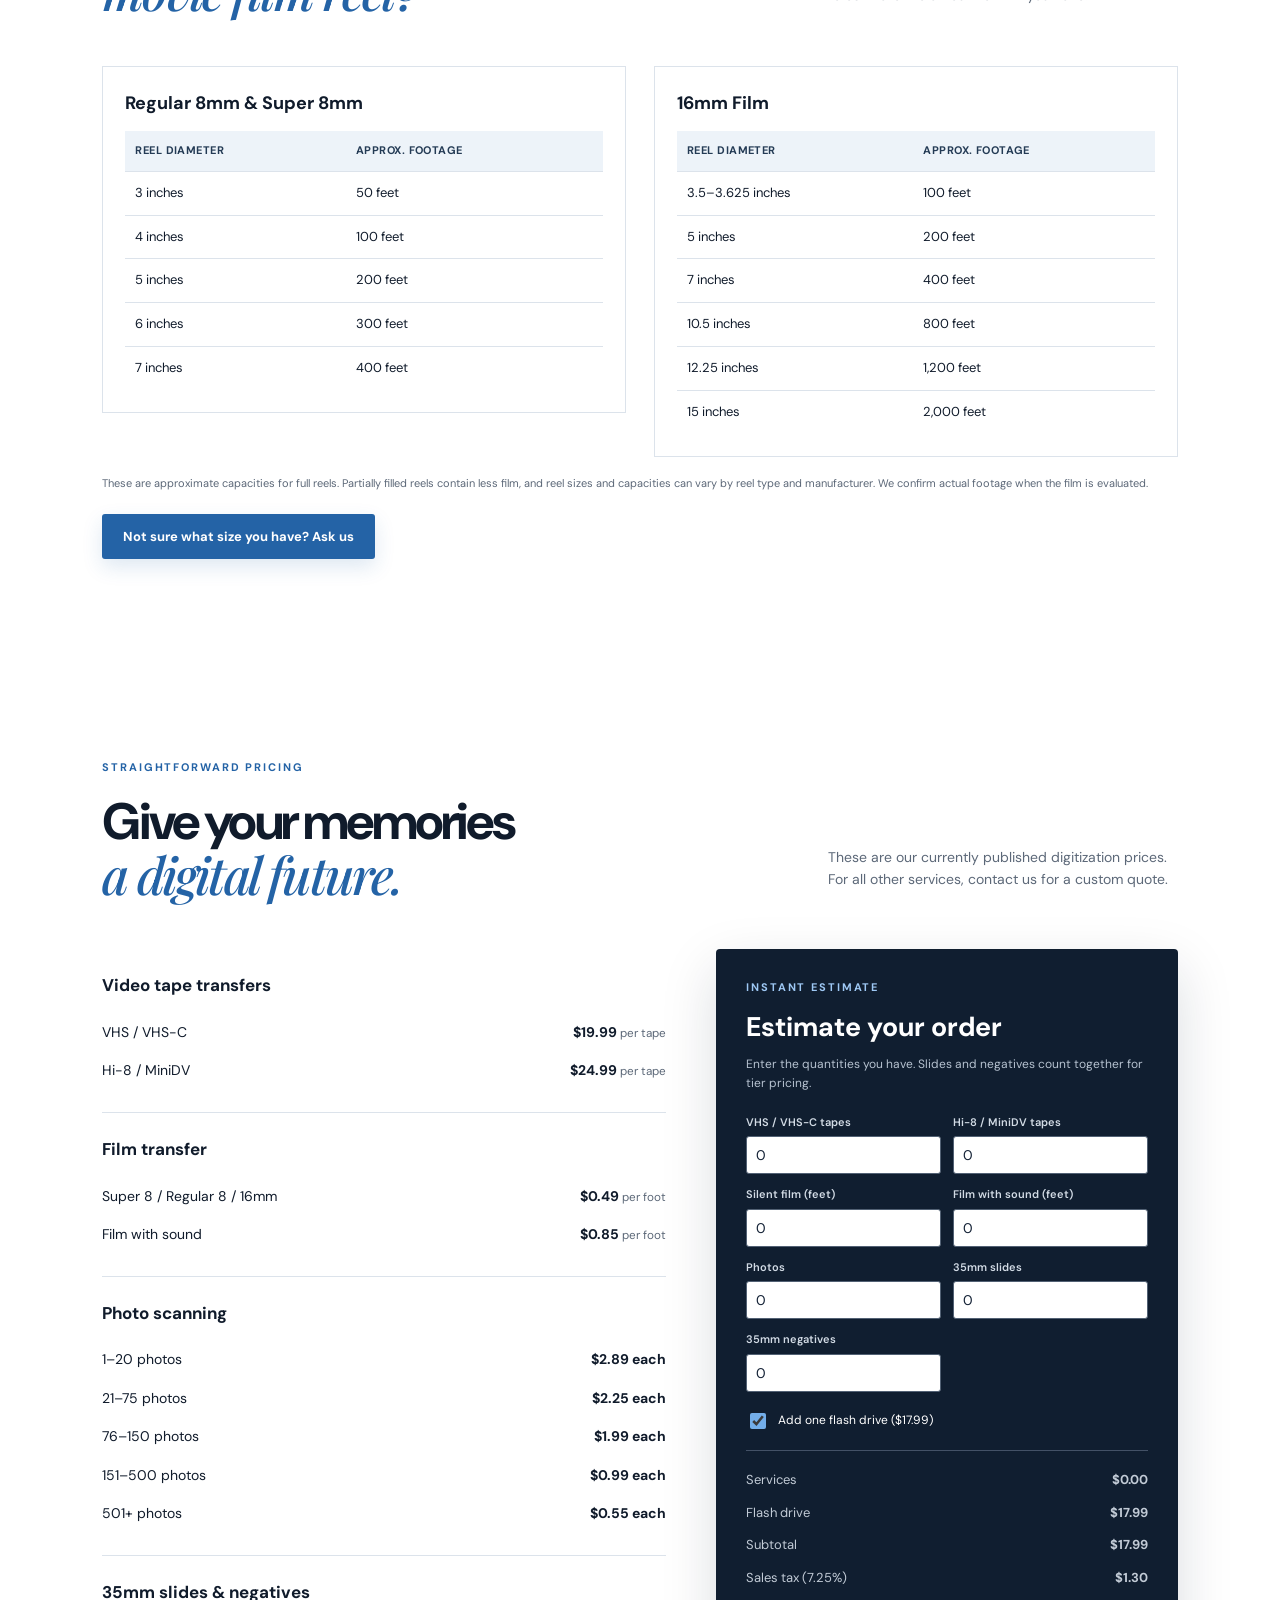
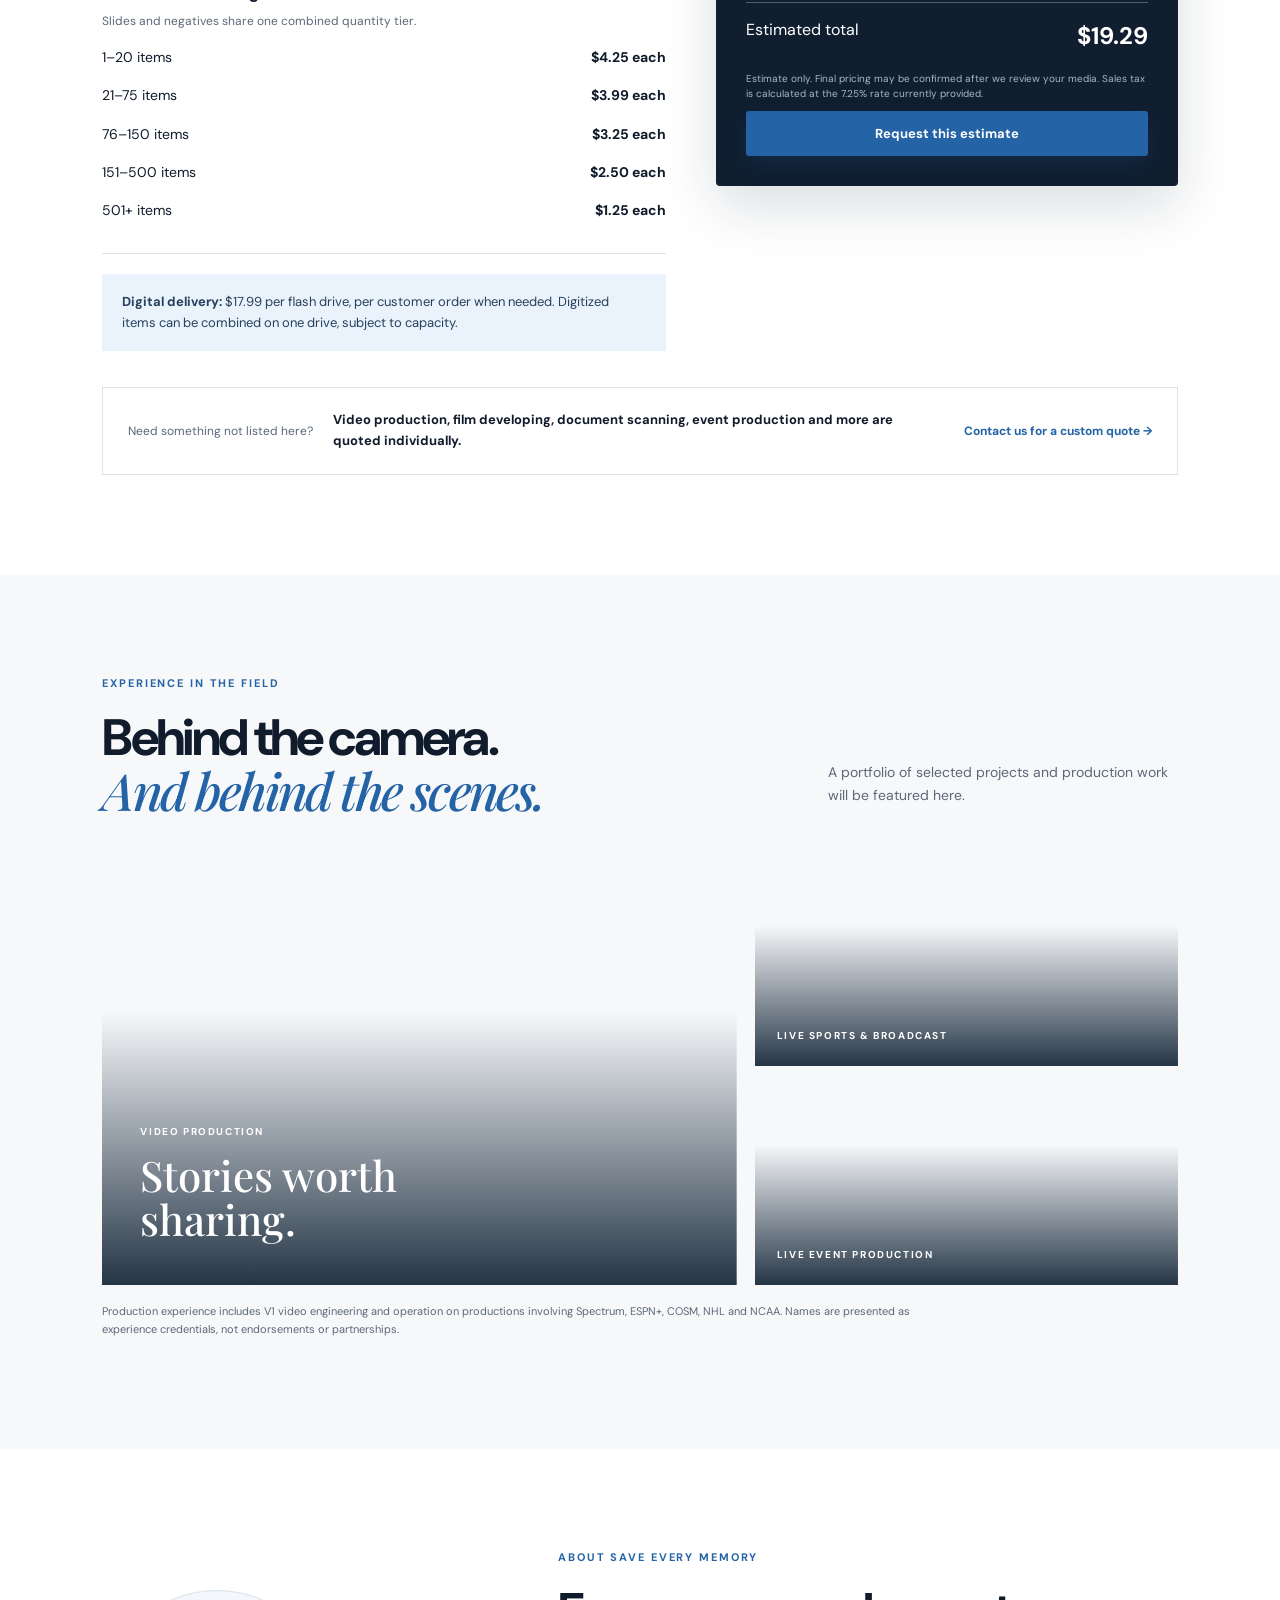
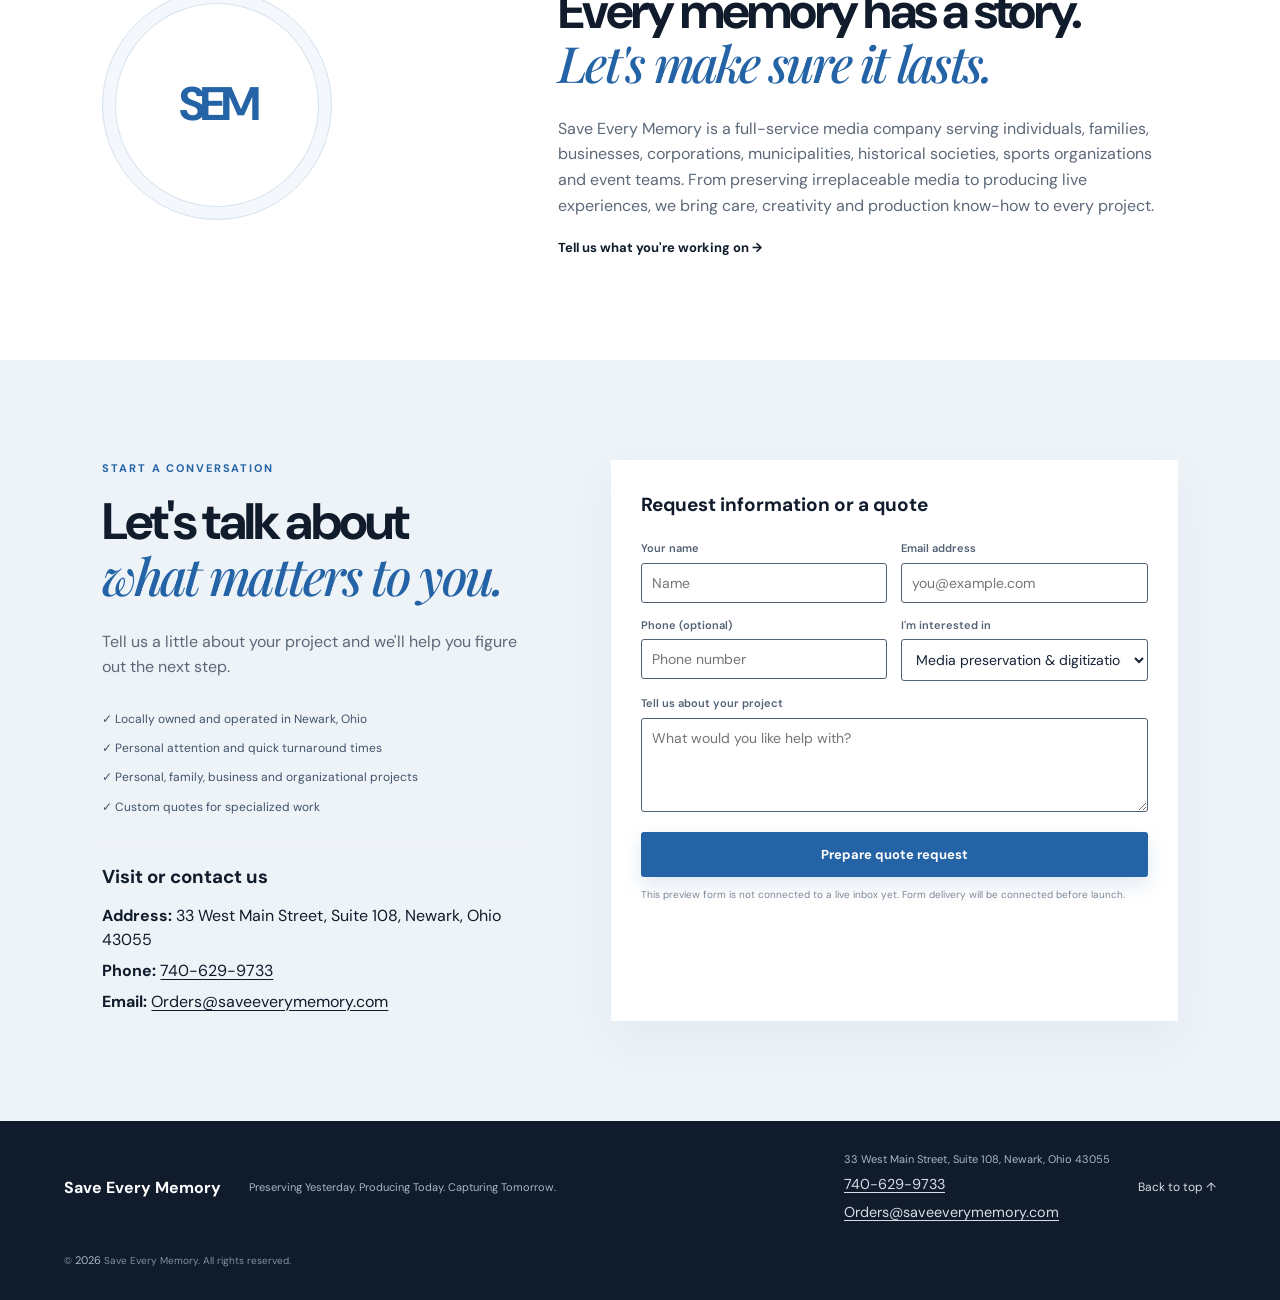
==== commit c79bacae: "Update index.html" ====
--- a/save-every-memory-site 6/index.html
+++ b/save-every-memory-site 6/index.html
@@ -3,9 +3,14 @@
 <head>
   <meta charset="utf-8">
   <meta name="viewport" content="width=device-width, initial-scale=1">
-  <meta name="description" content="Save Every Memory preserves the moments, stories and history that matter — and produces professional video and live events.">
+  <meta name="description" content="Save Every Memory is a local Newark, Ohio business providing media preservation, document digitization, video production and live event services with personal service and quick turnaround.">
   <title>Save Every Memory | Preserve. Produce. Remember.</title>
   <link rel="stylesheet" href="styles.css">
+
+  <style>
+    .local-promise{display:flex;flex-direction:column;gap:6px;margin:20px 0 4px;padding:16px 18px;border-left:4px solid #2e75b8;background:rgba(46,117,184,.09);border-radius:0 10px 10px 0}.local-promise strong{font-size:1.04rem}.local-promise span,.document-note{font-size:.9rem;opacity:.88}.local-promise .local-address{font-weight:600;opacity:1}.local-promise a{color:inherit;text-decoration:underline;text-underline-offset:3px}.local-band{display:grid;grid-template-columns:1fr 1fr;gap:36px;align-items:center;background:#f2f6fa}.local-band h2{margin:8px 0 0}.local-band>p{max-width:620px;line-height:1.75}.document-solutions{background:#fff}.document-layout{display:grid;grid-template-columns:1.25fr .75fr;gap:28px;margin-top:28px}.document-copy,.document-audience{padding:28px;border:1px solid #dce5ed;border-radius:16px;background:#fff;box-shadow:0 12px 34px rgba(20,45,70,.06)}.document-copy h3,.document-audience h3{margin-top:0}.document-copy p,.document-audience p{line-height:1.7}.document-copy ul{padding-left:22px;line-height:1.9}.document-note{margin:20px 0}.audience-grid{display:grid;grid-template-columns:1fr 1fr;gap:10px;margin:20px 0}.audience-grid span{padding:12px;border-radius:9px;background:#f1f5f8;font-weight:600;font-size:.92rem}.contact-details{margin-top:26px;padding-top:18px;border-top:1px solid rgba(255,255,255,.22)}.contact-details h3{margin:0 0 12px}.contact-details p{margin:7px 0;line-height:1.5}.contact-details a,.footer-contact a{color:inherit;text-decoration:underline;text-underline-offset:3px}.footer-contact{display:flex;flex-direction:column;gap:5px;font-size:.9rem}.footer-contact span{max-width:320px}@media(max-width:760px){.local-band,.document-layout{grid-template-columns:1fr}.document-copy,.document-audience{padding:21px}.audience-grid{grid-template-columns:1fr 1fr}}
+  </style>
+
 </head>
 <body>
   <div class="announcement">Preserving Yesterday. Producing Today. Capturing Tomorrow.</div>
@@ -16,7 +21,7 @@
     </a>
     <button class="menu-toggle" aria-label="Toggle navigation" aria-expanded="false">☰</button>
     <nav class="nav">
-      <a href="#services">Services</a><a href="#formats">Media Formats</a><a href="#pricing">Digitization Pricing</a>
+      <a href="#services">Services</a><a href="#document-solutions">Document Solutions</a><a href="#formats">Media Formats</a><a href="#pricing">Digitization Pricing</a>
       <a href="#work">Our Work</a><a href="#about">About</a>
       <a class="nav-cta" href="#contact">Request a Quote</a>
     </nav>
@@ -27,9 +32,10 @@
       <div class="hero-copy">
         <p class="eyebrow">Your memories. Your stories. Your moments.</p>
         <h1>Some things are<br><em>too important</em><br>to lose.</h1>
-        <p class="hero-lede">From preserving family films and photographs to producing professional video and live events, we help you protect what matters and bring your story to life.</p>
+        <p class="hero-lede">From preserving family films and photographs to organizing business records and producing professional video and live events, we help you protect what matters and bring your story to life.</p>
+        <div class="local-promise"><strong>Locally owned. Locally operated. Proudly serving Newark, Ohio.</strong><span>Personal attention • Quick turnaround times</span><span class="local-address">Visit us: 33 West Main Street, Suite 108, Newark, Ohio 43055</span><span><a href="tel:+17406299733">Call 740-629-9733</a> · <a href="mailto:Orders@saveeverymemory.com">Email us</a></span></div>
         <div class="hero-actions"><a class="button primary" href="#contact">Let's talk about your project</a><a class="text-link" href="#services">Explore our services <span>→</span></a></div>
-        <div class="trust-line"><span>Personal & family projects</span><i></i><span>Business & organizations</span></div>
+        <div class="trust-line"><span>Personal & family projects</span><i></i><span>Business & organizations</span><i></i><span>Local service</span></div>
       </div>
       <div class="hero-art" aria-label="Memories and video production visual">
         <div class="photo photo-main"><div class="photo-label">MEMORIES THAT LAST</div></div>
@@ -42,7 +48,7 @@
     <section class="intro section-pad">
       <p class="eyebrow">One company. Many ways to tell your story.</p>
       <h2>More than media transfer.<br><em>We're here for the whole story.</em></h2>
-      <p>Whether you're protecting generations of family memories, sharing your organization's story, broadcasting a sporting event or managing a live production, Save Every Memory brings the experience and care to make it happen.</p>
+      <p>Whether you're protecting generations of family memories, organizing business records, sharing your organization's story, broadcasting a sporting event or managing a live production, Save Every Memory brings personal local service and an efficient turnaround to every project.</p>
     </section>
 
     <section class="services section-pad" id="services">
@@ -51,10 +57,23 @@
         <article class="service-card"><div class="service-number">01</div><div class="service-icon">▤</div><h3>Media Preservation<br>& Digitization</h3><p>Give aging tapes, film, photographs, slides and important documents a new digital life.</p><a href="#pricing">Explore digitization pricing →</a></article>
         <article class="service-card"><div class="service-number">02</div><div class="service-icon">▶</div><h3>Video Production<br>& Broadcasting</h3><p>Professional video, sports coverage, multi-camera productions, interviews and live streaming.</p><a href="#contact">Discuss a production →</a></article>
         <article class="service-card"><div class="service-number">03</div><div class="service-icon">✳</div><h3>Live Event Management<br>& Production</h3><p>Planning and production support for concerts, conferences, festivals, ceremonies and more.</p><a href="#contact">Plan your event →</a></article>
-        <article class="service-card"><div class="service-number">04</div><div class="service-icon">⌂</div><h3>Corporate, Municipal<br>& Historical Services</h3><p>Digitization, archival preservation and media services for businesses, municipalities and historical organizations.</p><a href="#contact">Request a custom quote →</a></article>
+        <article class="service-card"><div class="service-number">04</div><div class="service-icon">⌂</div><h3>Corporate, Municipal<br>& Historical Services</h3><p>Document management, searchable digital records, archival preservation and media services for businesses, municipalities and historical organizations.</p><a href="#document-solutions">Explore document solutions →</a></article>
       </div>
     </section>
 
+
+    <section class="local-band section-pad" aria-label="Why choose Save Every Memory">
+      <div><span class="eyebrow">A local business you can reach</span><h2>Local service. Personal attention.<br><em>Quick turnaround.</em></h2></div>
+      <p>We are proud to serve our community from right here in Newark, Ohio. Work directly with a local business that values your time, your project and the memories or records entrusted to us.</p>
+    </section>
+
+    <section class="document-solutions section-pad" id="document-solutions">
+      <div class="section-heading"><div><p class="eyebrow">For businesses and organizations</p><h2>Paper files into<br><em>searchable digital records.</em></h2></div><p class="section-note">Your important records deserve more than a filing cabinet. We help turn paper documents into organized digital archives that are easier to search and retrieve.</p></div>
+      <div class="document-layout">
+        <div class="document-copy"><h3>Document Management & Digital Records Solutions</h3><p>From a one-time digitization project to ongoing records support, we can help your team move from paper-heavy storage to a more accessible digital workflow. We scan, organize, index and help build searchable digital databases so your staff can find the records they need more easily.</p><ul><li>High-volume document scanning and digitization</li><li>OCR processing to make supported scanned documents text-searchable</li><li>Organizing and indexing files into searchable digital databases for easier retrieval</li><li>Digitizing contracts, invoices, case files, historical records and more</li><li>One-time projects or ongoing scanning and indexing services</li></ul><p class="document-note">Available by custom quote. Project scope, file organization and delivery format are discussed before work begins.</p><a class="button primary" href="#contact">Discuss a document project</a></div>
+        <div class="document-audience"><h3>Who we can help</h3><div class="audience-grid"><span>Law firms</span><span>Businesses</span><span>Municipalities</span><span>Schools</span><span>Professional offices</span><span>Historical societies</span></div><p>Need help with a large backlog of paper records or a continuing digitization project? Let's talk through what you have and what you need.</p></div>
+      </div>
+    </section>
 
     <section class="formats section-pad" id="formats">
       <div class="section-heading"><div><p class="eyebrow">Know what you have</p><h2>Media formats we<br><em>preserve and digitize.</em></h2></div><p class="section-note">Not sure what type of tape, slide or film you have? Compare your media with the examples below, then contact us if you need help identifying it.</p></div>
@@ -127,11 +146,12 @@
 
     <section class="about section-pad" id="about"><div class="about-mark">SEM</div><div><p class="eyebrow">About Save Every Memory</p><h2>Every memory has a story.<br><em>Let's make sure it lasts.</em></h2><p>Save Every Memory is a full-service media company serving individuals, families, businesses, corporations, municipalities, historical societies, sports organizations and event teams. From preserving irreplaceable media to producing live experiences, we bring care, creativity and production know-how to every project.</p><a class="text-link" href="#contact">Tell us what you're working on →</a></div></section>
 
-    <section class="contact section-pad" id="contact"><div class="contact-copy"><p class="eyebrow">Start a conversation</p><h2>Let's talk about<br><em>what matters to you.</em></h2><p>Tell us a little about your project and we'll help you figure out the next step.</p><div class="contact-points"><span>✓ Personal and family projects</span><span>✓ Business and organizational services</span><span>✓ Custom quotes for specialized work</span></div></div>
-      <form class="contact-form" id="quoteForm"><div class="form-heading">Request information or a quote</div><div class="form-grid"><label>Your name<input required name="name" placeholder="Name"></label><label>Email address<input required type="email" name="email" placeholder="you@example.com"></label><label>Phone (optional)<input name="phone" placeholder="Phone number"></label><label>I'm interested in<select name="interest"><option>Media preservation & digitization</option><option>Video production & broadcasting</option><option>Live event management & production</option><option>Corporate, municipal & historical services</option><option>Other / not sure yet</option></select></label><label class="wide">Tell us about your project<textarea required name="message" rows="4" placeholder="What would you like help with?"></textarea></label></div><button class="button primary full" type="submit">Prepare quote request</button><p class="form-hint">This preview form is not connected to a live inbox yet. Form delivery will be connected before launch.</p><div id="formStatus" role="status"></div></form>
+    <section class="contact section-pad" id="contact"><div class="contact-copy"><p class="eyebrow">Start a conversation</p><h2>Let's talk about<br><em>what matters to you.</em></h2><p>Tell us a little about your project and we'll help you figure out the next step.</p><div class="contact-points"><span>✓ Locally owned and operated in Newark, Ohio</span><span>✓ Personal attention and quick turnaround times</span><span>✓ Personal, family, business and organizational projects</span><span>✓ Custom quotes for specialized work</span></div>
+        <div class="contact-details"><h3>Visit or contact us</h3><p><strong>Address:</strong> 33 West Main Street, Suite 108, Newark, Ohio 43055</p><p><strong>Phone:</strong> <a href="tel:+17406299733">740-629-9733</a></p><p><strong>Email:</strong> <a href="mailto:Orders@saveeverymemory.com">Orders@saveeverymemory.com</a></p></div></div>
+      <form class="contact-form" id="quoteForm"><div class="form-heading">Request information or a quote</div><div class="form-grid"><label>Your name<input required name="name" placeholder="Name"></label><label>Email address<input required type="email" name="email" placeholder="you@example.com"></label><label>Phone (optional)<input name="phone" placeholder="Phone number"></label><label>I'm interested in<select name="interest"><option>Media preservation & digitization</option><option>Video production & broadcasting</option><option>Live event management & production</option><option>Corporate, municipal & historical services</option><option>Document management & digital records</option><option>Other / not sure yet</option></select></label><label class="wide">Tell us about your project<textarea required name="message" rows="4" placeholder="What would you like help with?"></textarea></label></div><button class="button primary full" type="submit">Prepare quote request</button><p class="form-hint">This preview form is not connected to a live inbox yet. Form delivery will be connected before launch.</p><div id="formStatus" role="status"></div></form>
     </section>
   </main>
-  <footer><a class="footer-brand" href="#home">Save Every Memory</a><span>Preserving Yesterday. Producing Today. Capturing Tomorrow.</span><a href="#home">Back to top ↑</a><small>© <span id="year"></span> Save Every Memory. All rights reserved.</small></footer>
+  <footer><a class="footer-brand" href="#home">Save Every Memory</a><span>Preserving Yesterday. Producing Today. Capturing Tomorrow.</span><div class="footer-contact"><span>33 West Main Street, Suite 108, Newark, Ohio 43055</span><a href="tel:+17406299733">740-629-9733</a><a href="mailto:Orders@saveeverymemory.com">Orders@saveeverymemory.com</a></div><a href="#home">Back to top ↑</a><small>© <span id="year"></span> Save Every Memory. All rights reserved.</small></footer>
   <script src="script.js"></script>
 </body>
-</html>+</html>
